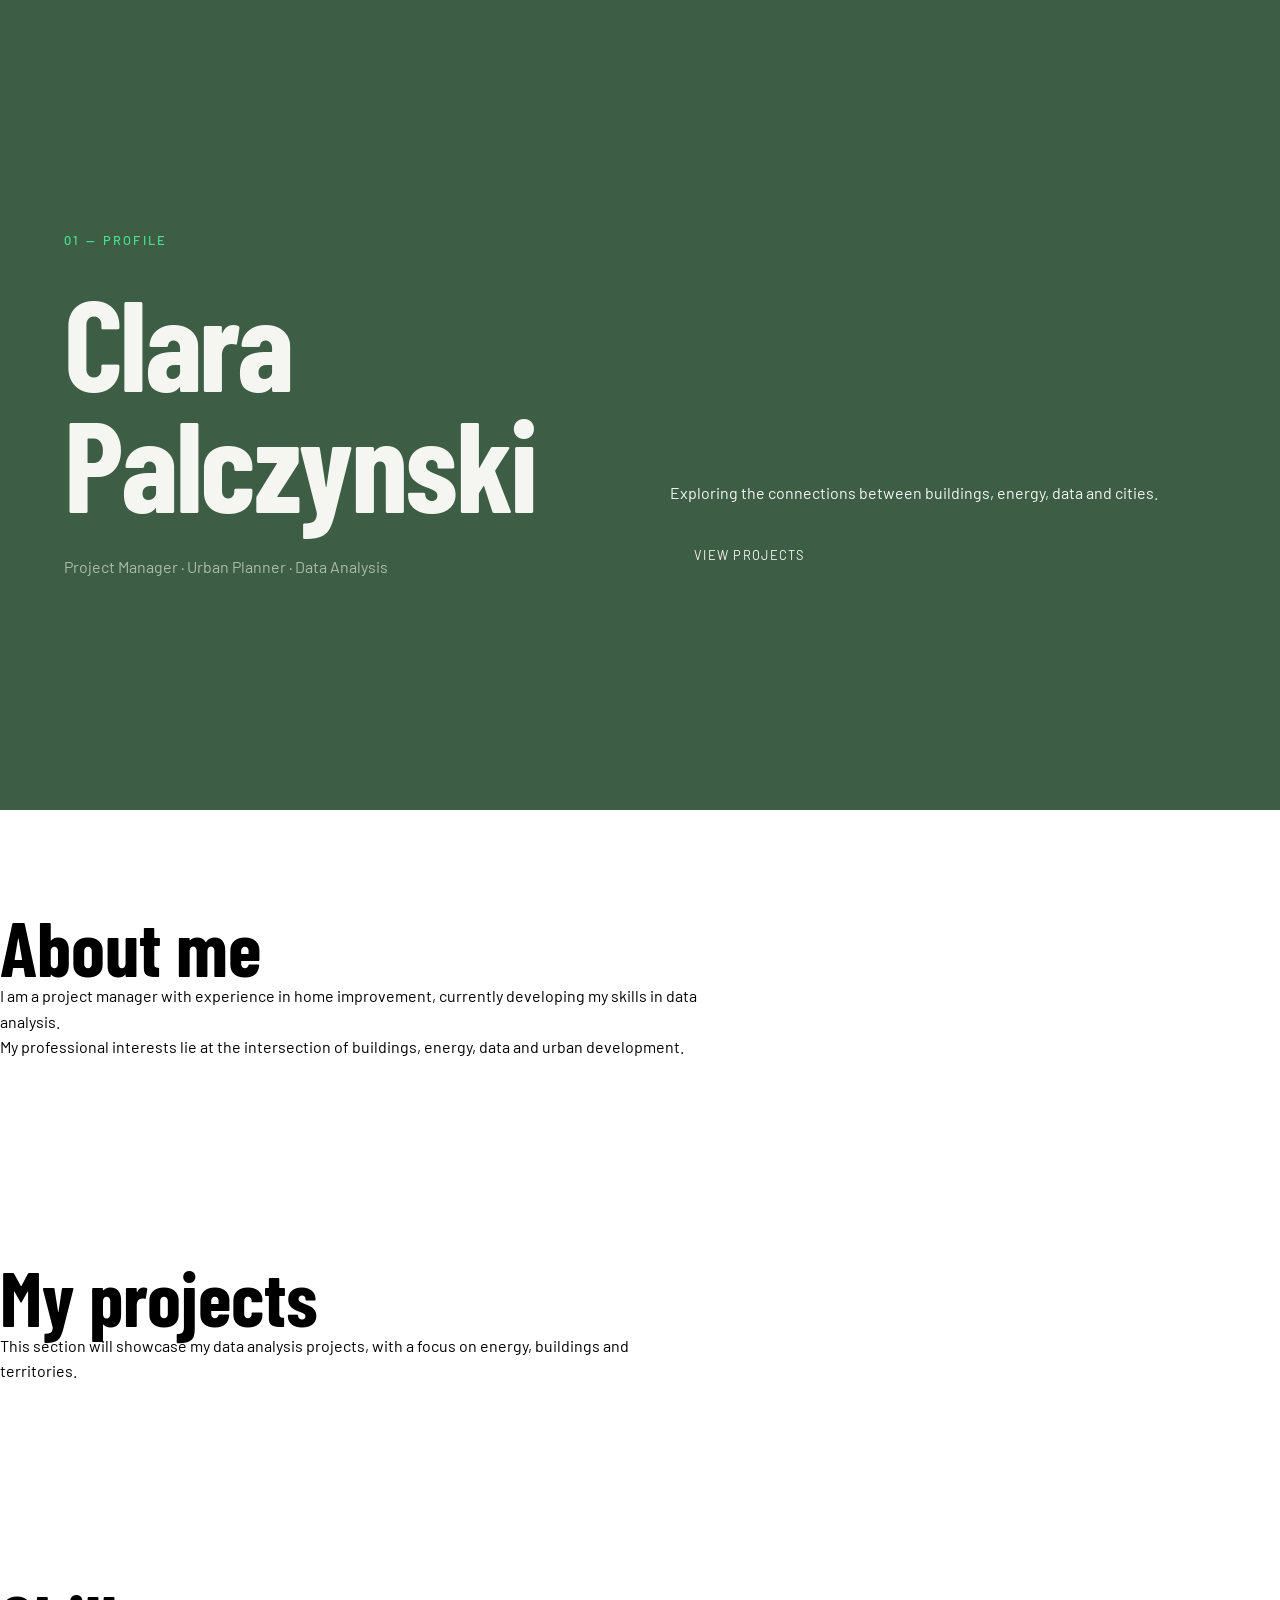
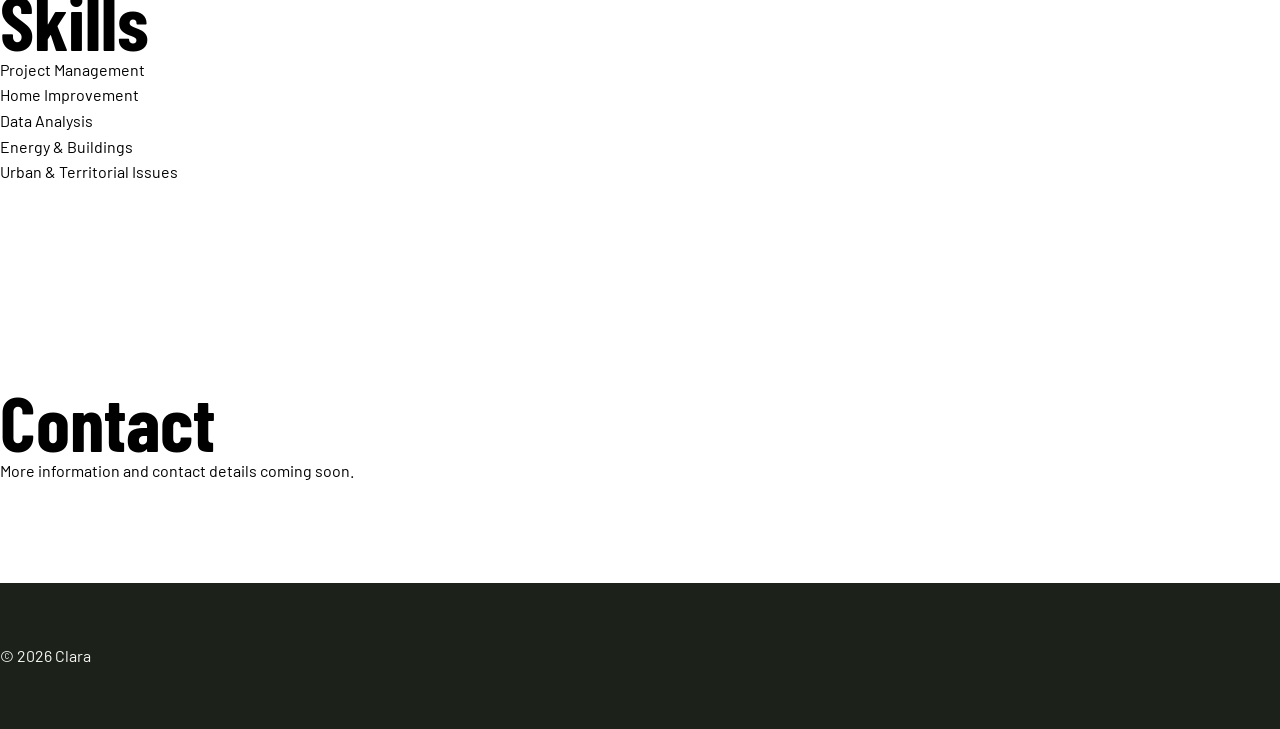
==== index.html @ 3a17fe3c "Update name from 'Clara' to 'Clara Palczynski'" ====
<!DOCTYPE html>
<html lang="en">

<head>
    <meta charset="UTF-8">
    <meta name="viewport" content="width=device-width, initial-scale=1.0">

    <title>Clara Palczynski | Project Manager & Data Analyst</title>

    <link rel="stylesheet" href="style.css">
</head>

<body>

<header class="hero">

    <div class="container">

        <div class="hero-content">

            <div>
                <p class="label hero-label">
                    01 — PROFILE
                </p>

                <h1>
                    Clara Palczynski
                </h1>

                <p class="hero-intro">
                    Project Manager · Urban Planner · Data Analysis
                </p>
            </div>


            <div>
                <p>
                    Exploring the connections between buildings,
                    energy, data and cities.
                </p>

                <br>

                <a href="#projects" class="button">
                    View projects
                </a>
            </div>

        </div>

    </div>

</header>


    <main>

        <section>
            <h2>About me</h2>

            <p>
                I am a project manager with experience in home improvement,
                currently developing my skills in data analysis.
            </p>

            <p>
                My professional interests lie at the intersection of buildings,
                energy, data and urban development.
            </p>
        </section>


        <section id="projects">
    <h2>My projects</h2>
            <p>
                This section will showcase my data analysis projects,
                with a focus on energy, buildings and territories.
            </p>
        </section>


        <section>
            <h2>Skills</h2>

            <ul>
                <li>Project Management</li>
                <li>Home Improvement</li>
                <li>Data Analysis</li>
                <li>Energy & Buildings</li>
                <li>Urban & Territorial Issues</li>
            </ul>
        </section>


        <section>
            <h2>Contact</h2>

            <p>
                More information and contact details coming soon.
            </p>
        </section>

    </main>


    <footer>
        <p>© 2026 Clara</p>
    </footer>

</body>

</html>
---- style.css ----
@import url('https://fonts.googleapis.com/css2?family=Barlow:wght@400;500;600;700&family=Barlow+Condensed:wght@500;600;700;800&display=swap');
/* ========================================
   PORTFOLIO — VISUAL IDENTITY
   ======================================== */

/* ---------- COLOR SYSTEM ---------- */

:root {
    --calcaire: #F5F6F2;
    --ecume: #ECEEE8;

    --encre: #1C211A;
    --mousse: #182C1F;

    --foret: #3D5E45;
    --fougere: #6B9170;
    --sauge: #A8BEA8;

    --chlorophylle: #4AE08B;
    --signal: #A3F5C8;

    --terre: #B85C38;
    --sienne: #D4855E;

    --brume: #7A9E86;
}


/* ---------- GENERAL ---------- */

* {
    box-sizing: border-box;
    margin: 0;
    padding: 0;
}

html {
    scroll-behavior: smooth;
}



/* ---------- TYPOGRAPHY ---------- */

body {
    font-family: "Barlow", sans-serif;
    font-weight: 400;
    line-height: 1.6;
}

h1,
h2,
h3 {
    font-family: "Barlow Condensed", sans-serif;
    font-weight: 700;
    line-height: 0.95;
}

h1 {
    font-size: clamp(4rem, 10vw, 8rem);
    letter-spacing: -0.02em;
}

h2 {
    font-size: clamp(2.5rem, 6vw, 5rem);
}

h3 {
    font-size: clamp(1.8rem, 3vw, 3rem);
}

p {
    font-family: "Barlow", sans-serif;
    font-size: 1rem;
    max-width: 700px;
}


/* ---------- SMALL LABELS ---------- */

.label {
    font-family: "Barlow", sans-serif;
    font-size: 0.8rem;
    letter-spacing: 0.18em;
    text-transform: uppercase;
    font-weight: 500;
}


/* ---------- LINKS ---------- */

a {
    color: inherit;
    text-decoration: none;
}

a:hover {
    color: var(--terre);
}


/* ---------- MAIN CONTAINER ---------- */

.container {
    width: min(1200px, 90%);
    margin: 0 auto;
}


/* ---------- SECTIONS ---------- */

section {
    padding: 100px 0;
}


/* ---------- SECTION HEADER ---------- */

.section-header {
    display: grid;
    grid-template-columns: 220px 1fr;
    gap: 40px;

    padding-bottom: 40px;
    border-bottom: 1px solid var(--sauge);
}

.section-number {
    color: var(--terre);
}

.section-header h2 {
    max-width: 700px;
}


/* ---------- BUTTONS ---------- */

.button {
    display: inline-block;

    padding: 14px 24px;

    background-color: var(--foret);
    color: var(--calcaire);

    font-family: "Barlow", sans-serif;
    font-size: 0.8rem;
    letter-spacing: 0.1em;
    text-transform: uppercase;

    transition: 0.2s ease;
}

.button:hover {
    background-color: var(--chlorophylle);
    color: var(--encre);
}


/* ---------- HERO ---------- */

.hero {
    min-height: 90vh;

    display: flex;
    align-items: center;

    background-color: var(--foret);
    color: var(--calcaire);
}

.hero-content {
    display: grid;
    grid-template-columns: 1fr 1fr;
    gap: 60px;
    align-items: end;
}

.hero h1 {
    margin-bottom: 30px;
}

.hero-intro {
    max-width: 500px;
    color: var(--sauge);
}

.hero-label {
    margin-bottom: 30px;
    color: var(--chlorophylle);
}


/* ---------- CONTENT BLOCKS ---------- */

.content-grid {
    display: grid;
    grid-template-columns: repeat(2, 1fr);
    gap: 2px;

    background-color: var(--sauge);
}

.content-block {
    padding: 50px;
    background-color: var(--calcaire);
}

.content-block.dark {
    background-color: var(--foret);
    color: var(--calcaire);
}

.content-block.green {
    background-color: var(--sauge);
}

.content-block.terra {
    background-color: var(--terre);
    color: var(--calcaire);
}


/* ---------- PROJECTS ---------- */

.project {
    display: grid;
    grid-template-columns: 180px 1fr;

    gap: 40px;

    padding: 50px 0;

    border-bottom: 1px solid var(--sauge);
}

.project-number {
    color: var(--terre);

    font-family: "Barlow", sans-serif;
    font-size: 0.9rem;
    font-weight: 500;
    letter-spacing: 0.12em;
}

.project h3 {
    margin-bottom: 20px;
}

.project-description {
    color: var(--brume);
}


/* ---------- SKILLS ---------- */

.skills {
    display: flex;
    flex-wrap: wrap;
    gap: 10px;
}

.skill {
    padding: 10px 16px;

    border: 1px solid var(--foret);

    font-family: "Barlow", sans-serif;
    font-size: 0.8rem;
    font-weight: 500;
    letter-spacing: 0.08em;
}

/* ---------- FOOTER ---------- */

footer {
    padding: 60px 0;

    background-color: var(--encre);
    color: var(--calcaire);
}

footer .label {
    color: var(--sauge);
}


/* ---------- MOBILE ---------- */

@media (max-width: 768px) {

    section {
        padding: 70px 0;
    }

    .hero {
        min-height: auto;
        padding: 100px 0;
    }

    .hero-content {
        grid-template-columns: 1fr;
        gap: 40px;
    }

    .section-header {
        grid-template-columns: 1fr;
        gap: 20px;
    }

    .content-grid {
        grid-template-columns: 1fr;
    }

    .content-block {
        padding: 35px;
    }

    .project {
        grid-template-columns: 1fr;
        gap: 15px;
        padding: 35px 0;
    }
}
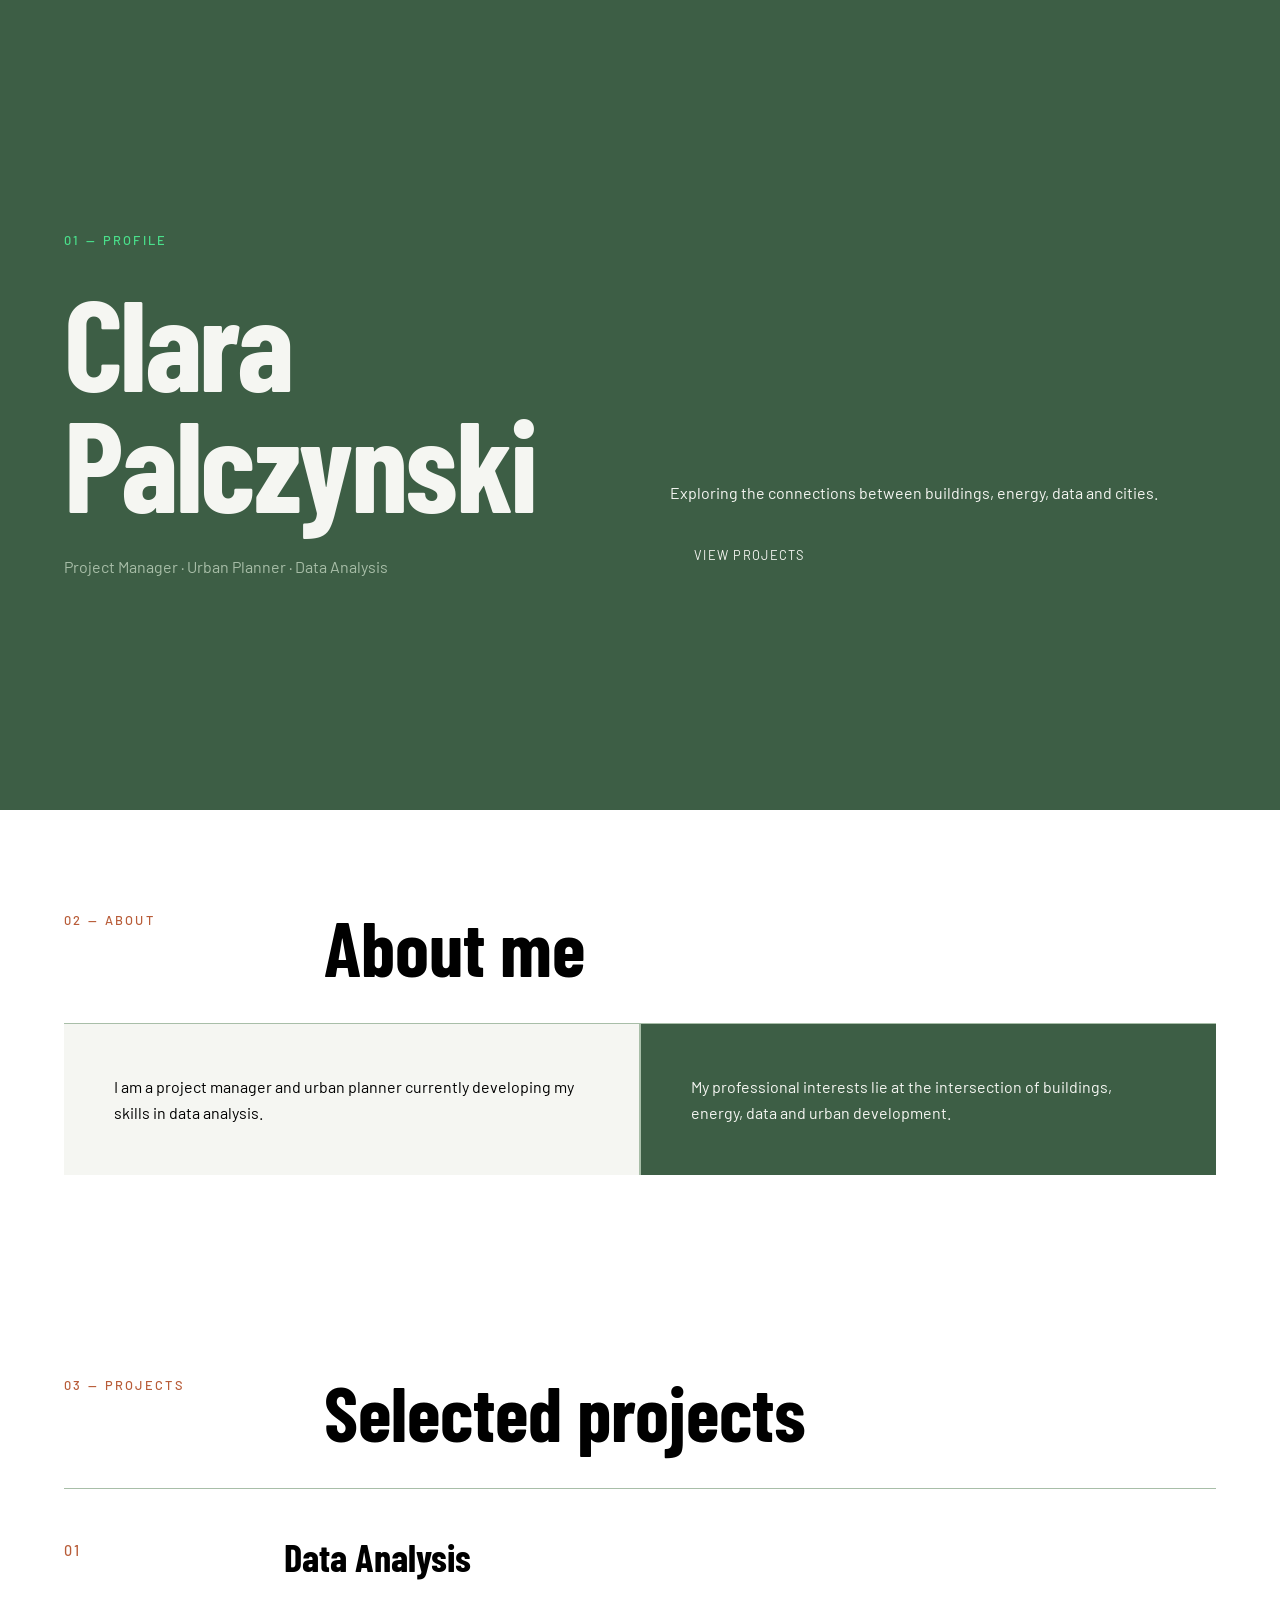
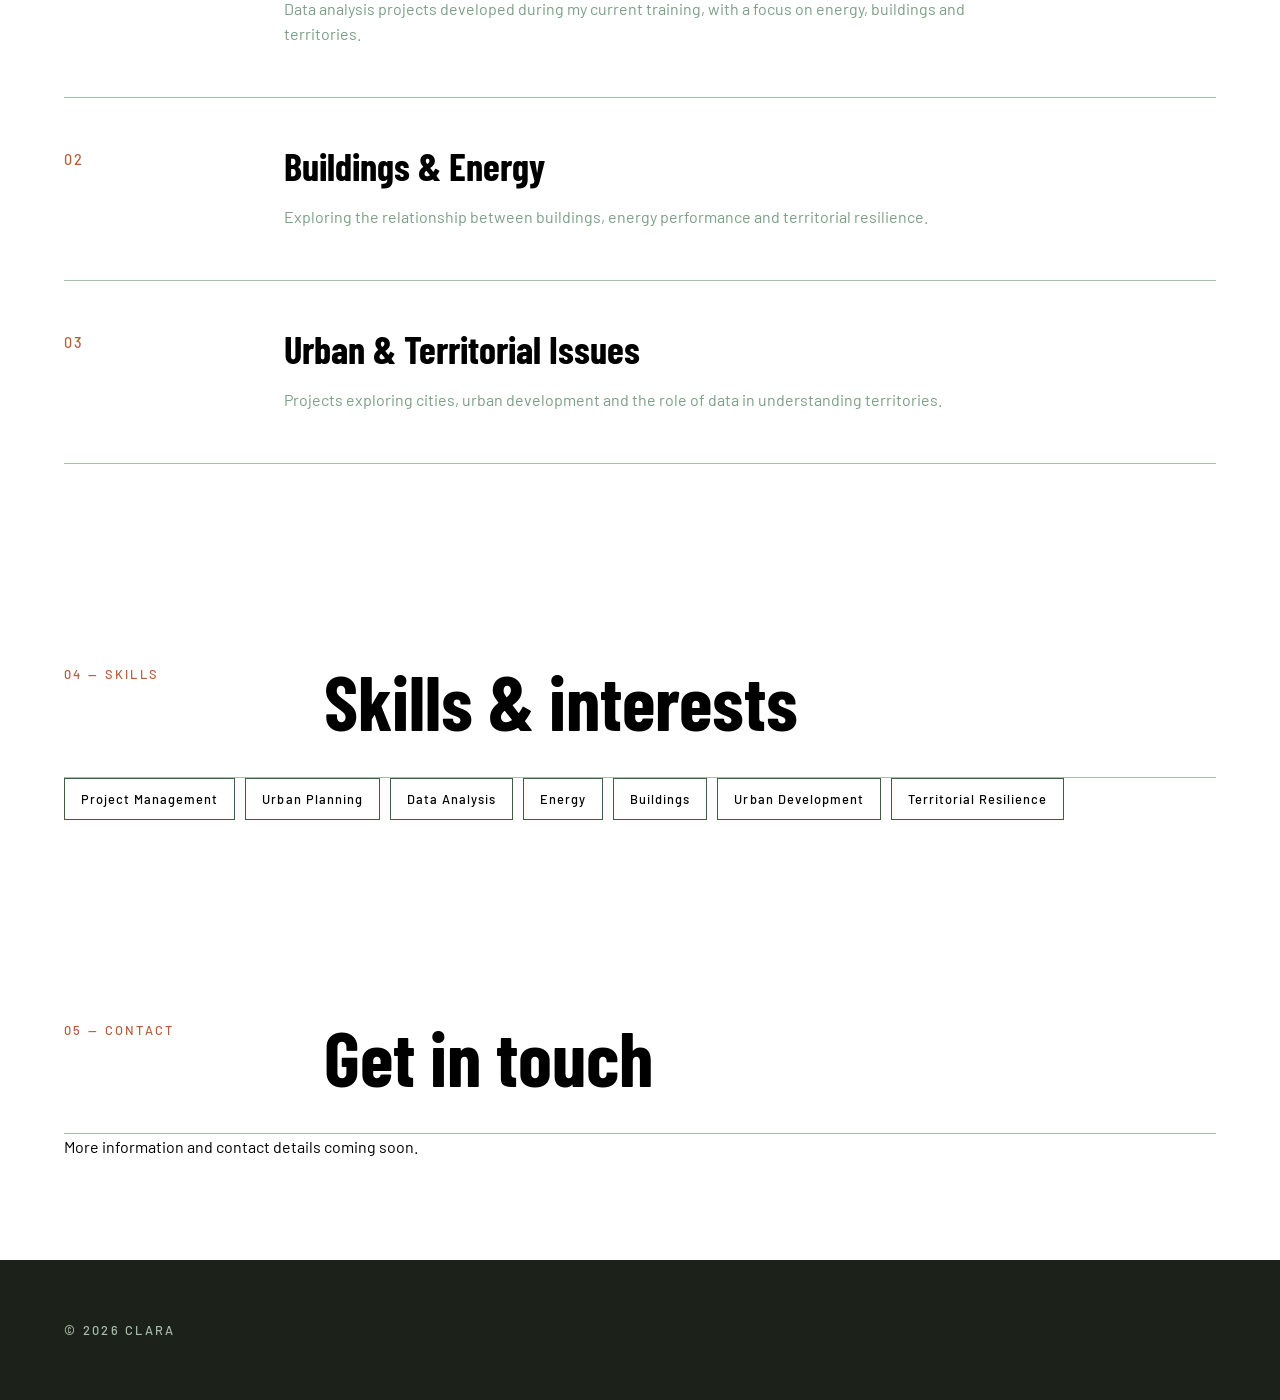
==== commit ef3c4b0f: "Build portfolio structure" ====
--- a/index.html
+++ b/index.html
@@ -12,99 +12,290 @@
 
 <body>
 
-<header class="hero">
-
-    <div class="container">
-
-        <div class="hero-content">
-
-            <div>
-                <p class="label hero-label">
-                    01 — PROFILE
+    <!-- HERO -->
+
+    <header class="hero">
+
+        <div class="container">
+
+            <div class="hero-content">
+
+                <div>
+
+                    <p class="label hero-label">
+                        01 — PROFILE
+                    </p>
+
+                    <h1>
+                        Clara Palczynski
+                    </h1>
+
+                    <p class="hero-intro">
+                        Project Manager · Urban Planner · Data Analysis
+                    </p>
+
+                </div>
+
+
+                <div>
+
+                    <p>
+                        Exploring the connections between buildings,
+                        energy, data and cities.
+                    </p>
+
+                    <br>
+
+                    <a href="#projects" class="button">
+                        View projects
+                    </a>
+
+                </div>
+
+            </div>
+
+        </div>
+
+    </header>
+
+
+    <!-- ABOUT -->
+
+    <main>
+
+        <section>
+
+            <div class="container">
+
+                <div class="section-header">
+
+                    <p class="label section-number">
+                        02 — ABOUT
+                    </p>
+
+                    <h2>
+                        About me
+                    </h2>
+
+                </div>
+
+
+                <div class="content-grid">
+
+                    <div class="content-block">
+
+                        <p>
+                            I am a project manager and urban planner
+                            currently developing my skills in data analysis.
+                        </p>
+
+                    </div>
+
+
+                    <div class="content-block dark">
+
+                        <p>
+                            My professional interests lie at the intersection
+                            of buildings, energy, data and urban development.
+                        </p>
+
+                    </div>
+
+                </div>
+
+            </div>
+
+        </section>
+
+
+        <!-- PROJECTS -->
+
+        <section id="projects">
+
+            <div class="container">
+
+                <div class="section-header">
+
+                    <p class="label section-number">
+                        03 — PROJECTS
+                    </p>
+
+                    <h2>
+                        Selected projects
+                    </h2>
+
+                </div>
+
+
+                <div class="project">
+
+                    <div class="project-number">
+                        01
+                    </div>
+
+                    <div>
+
+                        <h3>
+                            Data Analysis
+                        </h3>
+
+                        <p class="project-description">
+                            Data analysis projects developed during my
+                            current training, with a focus on energy,
+                            buildings and territories.
+                        </p>
+
+                    </div>
+
+                </div>
+
+
+                <div class="project">
+
+                    <div class="project-number">
+                        02
+                    </div>
+
+                    <div>
+
+                        <h3>
+                            Buildings & Energy
+                        </h3>
+
+                        <p class="project-description">
+                            Exploring the relationship between buildings,
+                            energy performance and territorial resilience.
+                        </p>
+
+                    </div>
+
+                </div>
+
+
+                <div class="project">
+
+                    <div class="project-number">
+                        03
+                    </div>
+
+                    <div>
+
+                        <h3>
+                            Urban & Territorial Issues
+                        </h3>
+
+                        <p class="project-description">
+                            Projects exploring cities, urban development
+                            and the role of data in understanding territories.
+                        </p>
+
+                    </div>
+
+                </div>
+
+            </div>
+
+        </section>
+
+
+        <!-- SKILLS -->
+
+        <section>
+
+            <div class="container">
+
+                <div class="section-header">
+
+                    <p class="label section-number">
+                        04 — SKILLS
+                    </p>
+
+                    <h2>
+                        Skills & interests
+                    </h2>
+
+                </div>
+
+
+                <div class="skills">
+
+                    <span class="skill">
+                        Project Management
+                    </span>
+
+                    <span class="skill">
+                        Urban Planning
+                    </span>
+
+                    <span class="skill">
+                        Data Analysis
+                    </span>
+
+                    <span class="skill">
+                        Energy
+                    </span>
+
+                    <span class="skill">
+                        Buildings
+                    </span>
+
+                    <span class="skill">
+                        Urban Development
+                    </span>
+
+                    <span class="skill">
+                        Territorial Resilience
+                    </span>
+
+                </div>
+
+            </div>
+
+        </section>
+
+
+        <!-- CONTACT -->
+
+        <section>
+
+            <div class="container">
+
+                <div class="section-header">
+
+                    <p class="label section-number">
+                        05 — CONTACT
+                    </p>
+
+                    <h2>
+                        Get in touch
+                    </h2>
+
+                </div>
+
+
+                <p>
+                    More information and contact details coming soon.
                 </p>
 
-                <h1>
-                    Clara Palczynski
-                </h1>
-
-                <p class="hero-intro">
-                    Project Manager · Urban Planner · Data Analysis
-                </p>
-            </div>
-
-
-            <div>
-                <p>
-                    Exploring the connections between buildings,
-                    energy, data and cities.
-                </p>
-
-                <br>
-
-                <a href="#projects" class="button">
-                    View projects
-                </a>
-            </div>
+            </div>
+
+        </section>
+
+    </main>
+
+
+    <!-- FOOTER -->
+
+    <footer>
+
+        <div class="container">
+
+            <p class="label">
+                © 2026 Clara
+            </p>
 
         </div>
 
-    </div>
-
-</header>
-
-
-    <main>
-
-        <section>
-            <h2>About me</h2>
-
-            <p>
-                I am a project manager with experience in home improvement,
-                currently developing my skills in data analysis.
-            </p>
-
-            <p>
-                My professional interests lie at the intersection of buildings,
-                energy, data and urban development.
-            </p>
-        </section>
-
-
-        <section id="projects">
-    <h2>My projects</h2>
-            <p>
-                This section will showcase my data analysis projects,
-                with a focus on energy, buildings and territories.
-            </p>
-        </section>
-
-
-        <section>
-            <h2>Skills</h2>
-
-            <ul>
-                <li>Project Management</li>
-                <li>Home Improvement</li>
-                <li>Data Analysis</li>
-                <li>Energy & Buildings</li>
-                <li>Urban & Territorial Issues</li>
-            </ul>
-        </section>
-
-
-        <section>
-            <h2>Contact</h2>
-
-            <p>
-                More information and contact details coming soon.
-            </p>
-        </section>
-
-    </main>
-
-
-    <footer>
-        <p>© 2026 Clara</p>
     </footer>
 
 </body>
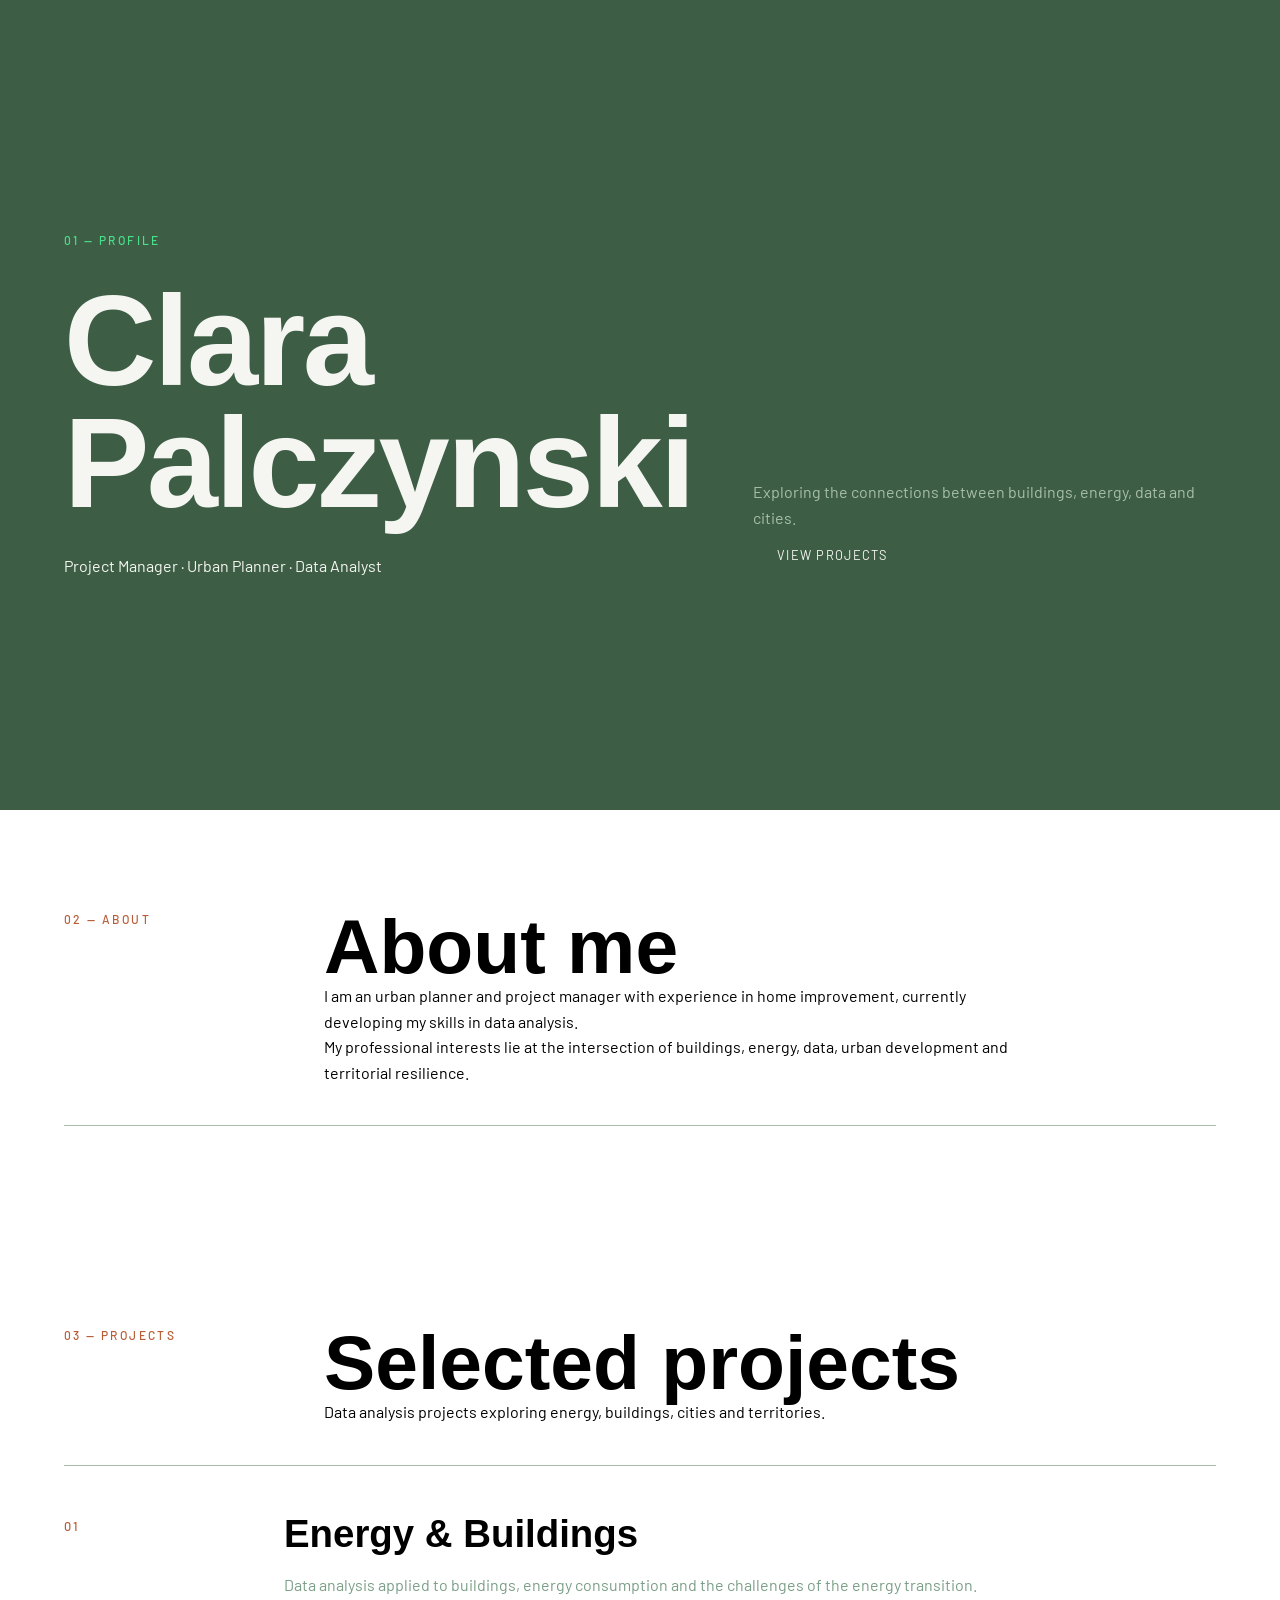
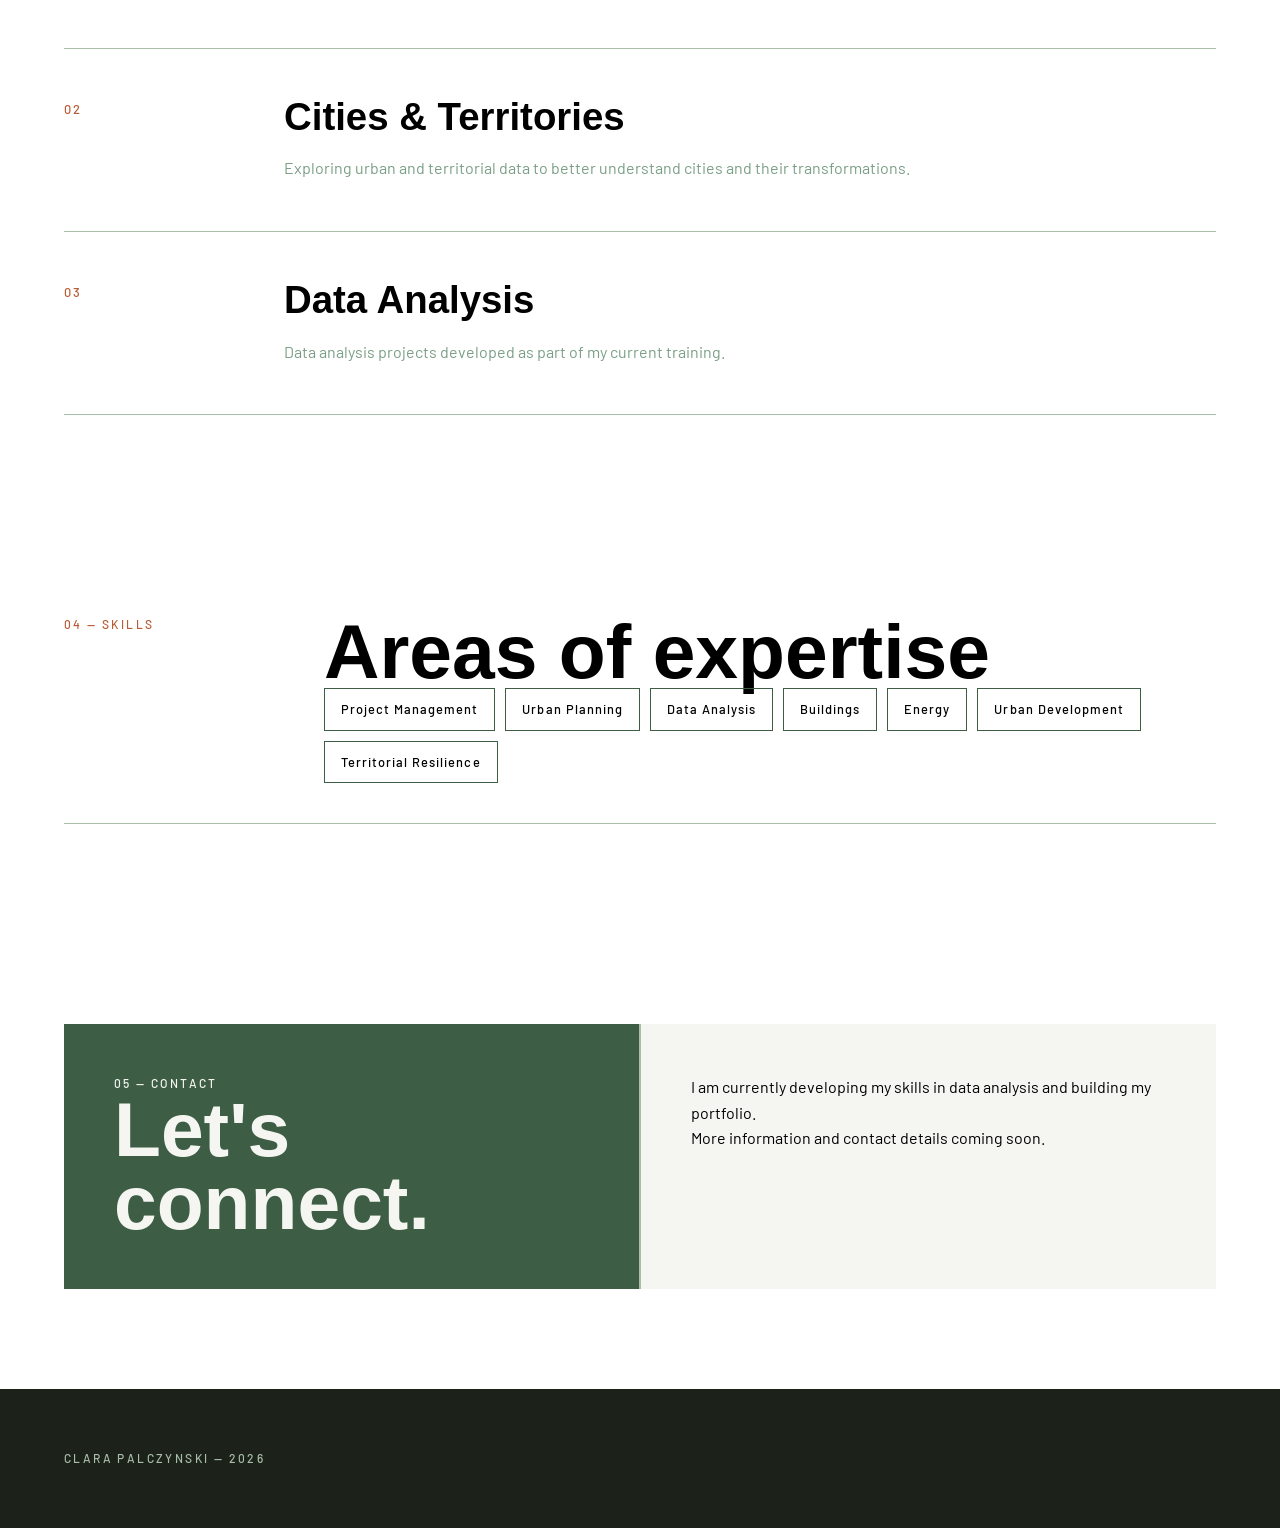
==== commit 37709274: "Build portfolio structure Updated text for consistency and clarity throughout the document, includin" ====
--- a/index.html
+++ b/index.html
@@ -12,7 +12,9 @@
 
 <body>
 
-    <!-- HERO -->
+    <!-- =========================
+         HERO
+    ========================== -->
 
     <header class="hero">
 
@@ -23,28 +25,26 @@
                 <div>
 
                     <p class="label hero-label">
-                        01 — PROFILE
+                        01 — Profile
                     </p>
 
                     <h1>
-                        Clara Palczynski
+                        Clara<br>
+                        Palczynski
                     </h1>
 
+                    <p>
+                        Project Manager · Urban Planner · Data Analyst
+                    </p>
+
+                </div>
+
+                <div>
+
                     <p class="hero-intro">
-                        Project Manager · Urban Planner · Data Analysis
-                    </p>
-
-                </div>
-
-
-                <div>
-
-                    <p>
                         Exploring the connections between buildings,
                         energy, data and cities.
                     </p>
-
-                    <br>
 
                     <a href="#projects" class="button">
                         View projects
@@ -59,44 +59,38 @@
     </header>
 
 
-    <!-- ABOUT -->
-
     <main>
 
-        <section>
+        <!-- =========================
+             ABOUT
+        ========================== -->
+
+        <section id="about">
 
             <div class="container">
 
                 <div class="section-header">
 
                     <p class="label section-number">
-                        02 — ABOUT
-                    </p>
-
-                    <h2>
-                        About me
-                    </h2>
-
-                </div>
-
-
-                <div class="content-grid">
-
-                    <div class="content-block">
-
-                        <p>
-                            I am a project manager and urban planner
+                        02 — About
+                    </p>
+
+                    <div>
+
+                        <h2>
+                            About me
+                        </h2>
+
+                        <p>
+                            I am an urban planner and project manager
+                            with experience in home improvement,
                             currently developing my skills in data analysis.
                         </p>
 
-                    </div>
-
-
-                    <div class="content-block dark">
-
-                        <p>
-                            My professional interests lie at the intersection
-                            of buildings, energy, data and urban development.
+                        <p>
+                            My professional interests lie at the
+                            intersection of buildings, energy, data,
+                            urban development and territorial resilience.
                         </p>
 
                     </div>
@@ -108,7 +102,9 @@
         </section>
 
 
-        <!-- PROJECTS -->
+        <!-- =========================
+             PROJECTS
+        ========================== -->
 
         <section id="projects">
 
@@ -117,12 +113,21 @@
                 <div class="section-header">
 
                     <p class="label section-number">
-                        03 — PROJECTS
-                    </p>
-
-                    <h2>
-                        Selected projects
-                    </h2>
+                        03 — Projects
+                    </p>
+
+                    <div>
+
+                        <h2>
+                            Selected projects
+                        </h2>
+
+                        <p>
+                            Data analysis projects exploring energy,
+                            buildings, cities and territories.
+                        </p>
+
+                    </div>
 
                 </div>
 
@@ -131,6 +136,52 @@
 
                     <div class="project-number">
                         01
+                    </div>
+
+                    <div>
+
+                        <h3>
+                            Energy & Buildings
+                        </h3>
+
+                        <p class="project-description">
+                            Data analysis applied to buildings,
+                            energy consumption and the challenges
+                            of the energy transition.
+                        </p>
+
+                    </div>
+
+                </div>
+
+
+                <div class="project">
+
+                    <div class="project-number">
+                        02
+                    </div>
+
+                    <div>
+
+                        <h3>
+                            Cities & Territories
+                        </h3>
+
+                        <p class="project-description">
+                            Exploring urban and territorial data
+                            to better understand cities and their
+                            transformations.
+                        </p>
+
+                    </div>
+
+                </div>
+
+
+                <div class="project">
+
+                    <div class="project-number">
+                        03
                     </div>
 
                     <div>
@@ -140,53 +191,8 @@
                         </h3>
 
                         <p class="project-description">
-                            Data analysis projects developed during my
-                            current training, with a focus on energy,
-                            buildings and territories.
-                        </p>
-
-                    </div>
-
-                </div>
-
-
-                <div class="project">
-
-                    <div class="project-number">
-                        02
-                    </div>
-
-                    <div>
-
-                        <h3>
-                            Buildings & Energy
-                        </h3>
-
-                        <p class="project-description">
-                            Exploring the relationship between buildings,
-                            energy performance and territorial resilience.
-                        </p>
-
-                    </div>
-
-                </div>
-
-
-                <div class="project">
-
-                    <div class="project-number">
-                        03
-                    </div>
-
-                    <div>
-
-                        <h3>
-                            Urban & Territorial Issues
-                        </h3>
-
-                        <p class="project-description">
-                            Projects exploring cities, urban development
-                            and the role of data in understanding territories.
+                            Data analysis projects developed as part
+                            of my current training.
                         </p>
 
                     </div>
@@ -198,54 +204,59 @@
         </section>
 
 
-        <!-- SKILLS -->
-
-        <section>
+        <!-- =========================
+             SKILLS
+        ========================== -->
+
+        <section id="skills">
 
             <div class="container">
 
                 <div class="section-header">
 
                     <p class="label section-number">
-                        04 — SKILLS
-                    </p>
-
-                    <h2>
-                        Skills & interests
-                    </h2>
-
-                </div>
-
-
-                <div class="skills">
-
-                    <span class="skill">
-                        Project Management
-                    </span>
-
-                    <span class="skill">
-                        Urban Planning
-                    </span>
-
-                    <span class="skill">
-                        Data Analysis
-                    </span>
-
-                    <span class="skill">
-                        Energy
-                    </span>
-
-                    <span class="skill">
-                        Buildings
-                    </span>
-
-                    <span class="skill">
-                        Urban Development
-                    </span>
-
-                    <span class="skill">
-                        Territorial Resilience
-                    </span>
+                        04 — Skills
+                    </p>
+
+                    <div>
+
+                        <h2>
+                            Areas of expertise
+                        </h2>
+
+                        <div class="skills">
+
+                            <span class="skill">
+                                Project Management
+                            </span>
+
+                            <span class="skill">
+                                Urban Planning
+                            </span>
+
+                            <span class="skill">
+                                Data Analysis
+                            </span>
+
+                            <span class="skill">
+                                Buildings
+                            </span>
+
+                            <span class="skill">
+                                Energy
+                            </span>
+
+                            <span class="skill">
+                                Urban Development
+                            </span>
+
+                            <span class="skill">
+                                Territorial Resilience
+                            </span>
+
+                        </div>
+
+                    </div>
 
                 </div>
 
@@ -254,28 +265,43 @@
         </section>
 
 
-        <!-- CONTACT -->
-
-        <section>
+        <!-- =========================
+             CONTACT
+        ========================== -->
+
+        <section id="contact">
 
             <div class="container">
 
-                <div class="section-header">
-
-                    <p class="label section-number">
-                        05 — CONTACT
-                    </p>
-
-                    <h2>
-                        Get in touch
-                    </h2>
-
-                </div>
-
-
-                <p>
-                    More information and contact details coming soon.
-                </p>
+                <div class="content-grid">
+
+                    <div class="content-block dark">
+
+                        <p class="label">
+                            05 — Contact
+                        </p>
+
+                        <h2>
+                            Let's connect.
+                        </h2>
+
+                    </div>
+
+                    <div class="content-block">
+
+                        <p>
+                            I am currently developing my skills in
+                            data analysis and building my portfolio.
+                        </p>
+
+                        <p>
+                            More information and contact details
+                            coming soon.
+                        </p>
+
+                    </div>
+
+                </div>
 
             </div>
 
@@ -284,14 +310,16 @@
     </main>
 
 
-    <!-- FOOTER -->
+    <!-- =========================
+         FOOTER
+    ========================== -->
 
     <footer>
 
         <div class="container">
 
             <p class="label">
-                © 2026 Clara
+                Clara Palczynski — 2026
             </p>
 
         </div>
--- a/style.css
+++ b/style.css
@@ -52,7 +52,7 @@
 h2,
 h3 {
     font-family: "Barlow Condensed", sans-serif;
-    font-weight: 700;
+    font-weight: 600;
     line-height: 0.95;
 }
 
@@ -80,8 +80,8 @@
 
 .label {
     font-family: "Barlow", sans-serif;
-    font-size: 0.8rem;
-    letter-spacing: 0.18em;
+    font-size: 0.75rem;
+    letter-spacing: 0.2em;
     text-transform: uppercase;
     font-weight: 500;
 }
@@ -239,9 +239,9 @@
     color: var(--terre);
 
     font-family: "Barlow", sans-serif;
-    font-size: 0.9rem;
+    font-size: 0.8rem;
     font-weight: 500;
-    letter-spacing: 0.12em;
+    letter-spacing: 0.15em;
 }
 
 .project h3 {
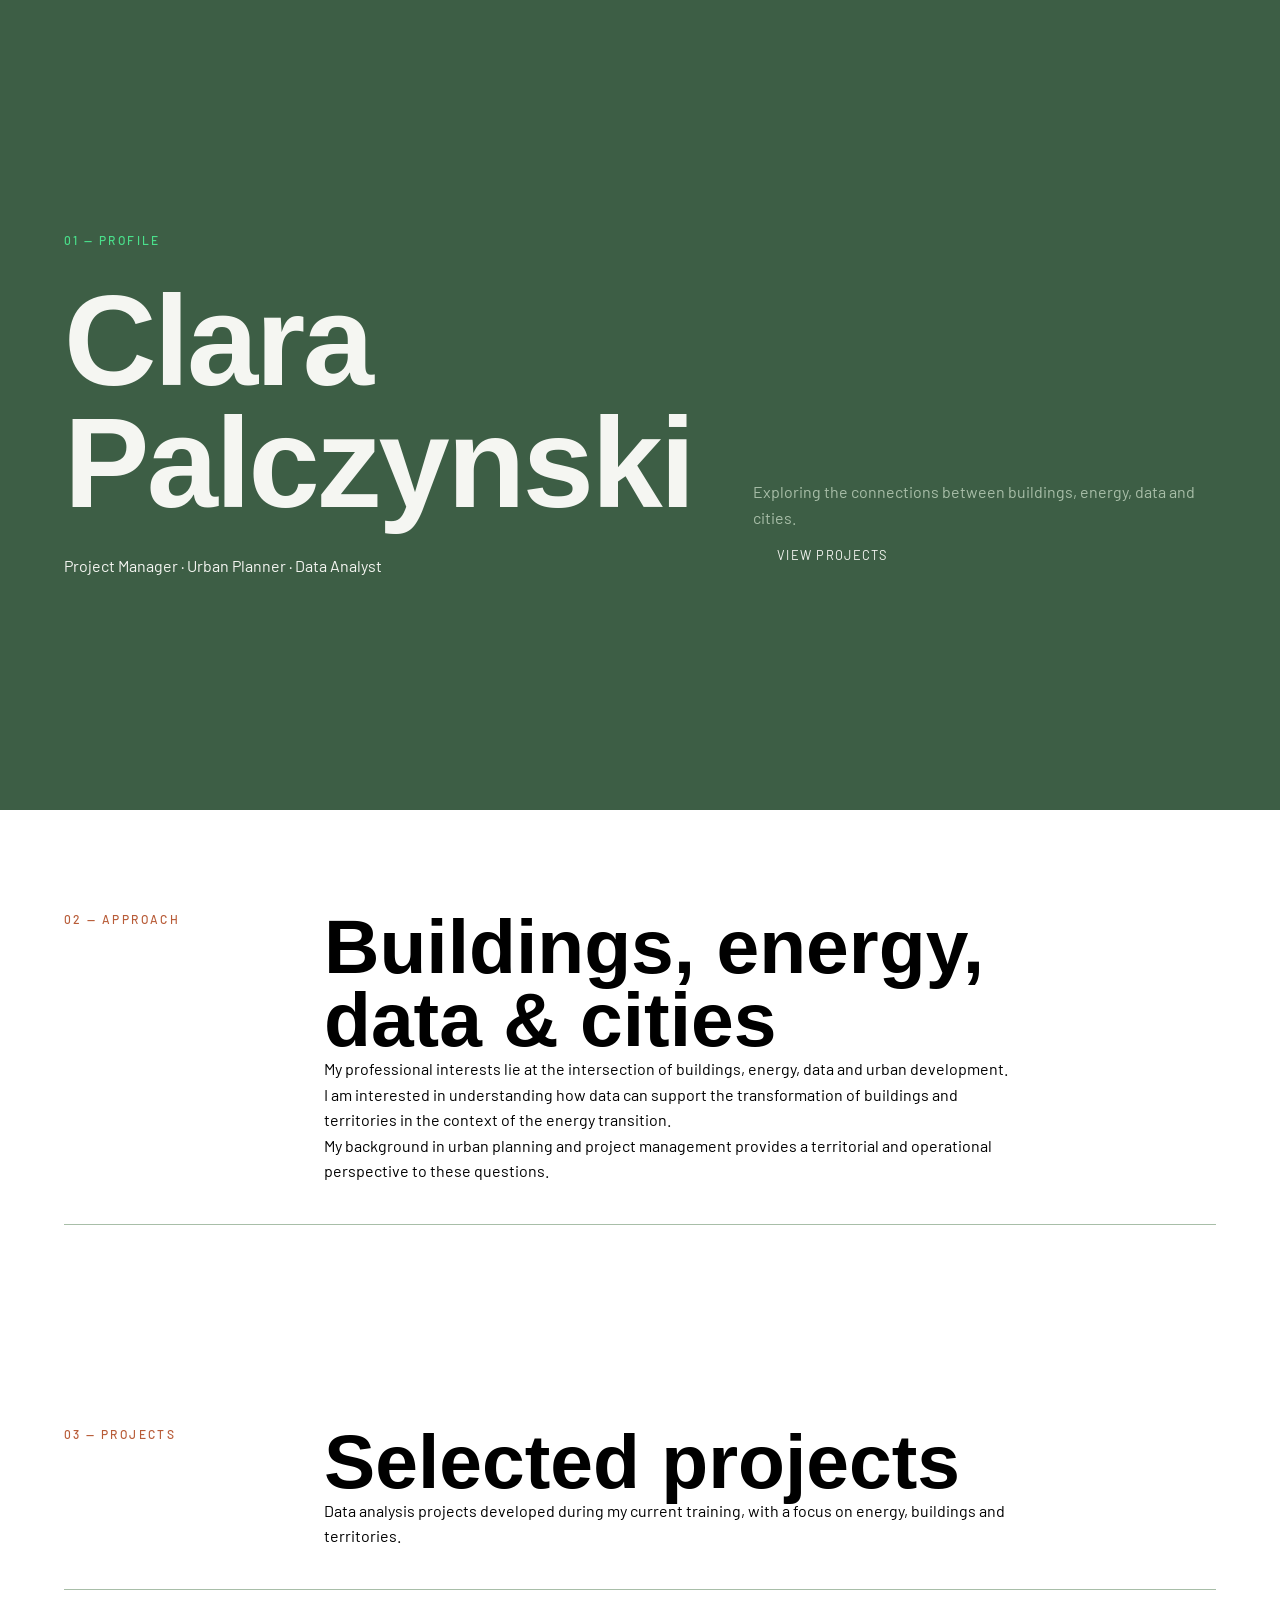
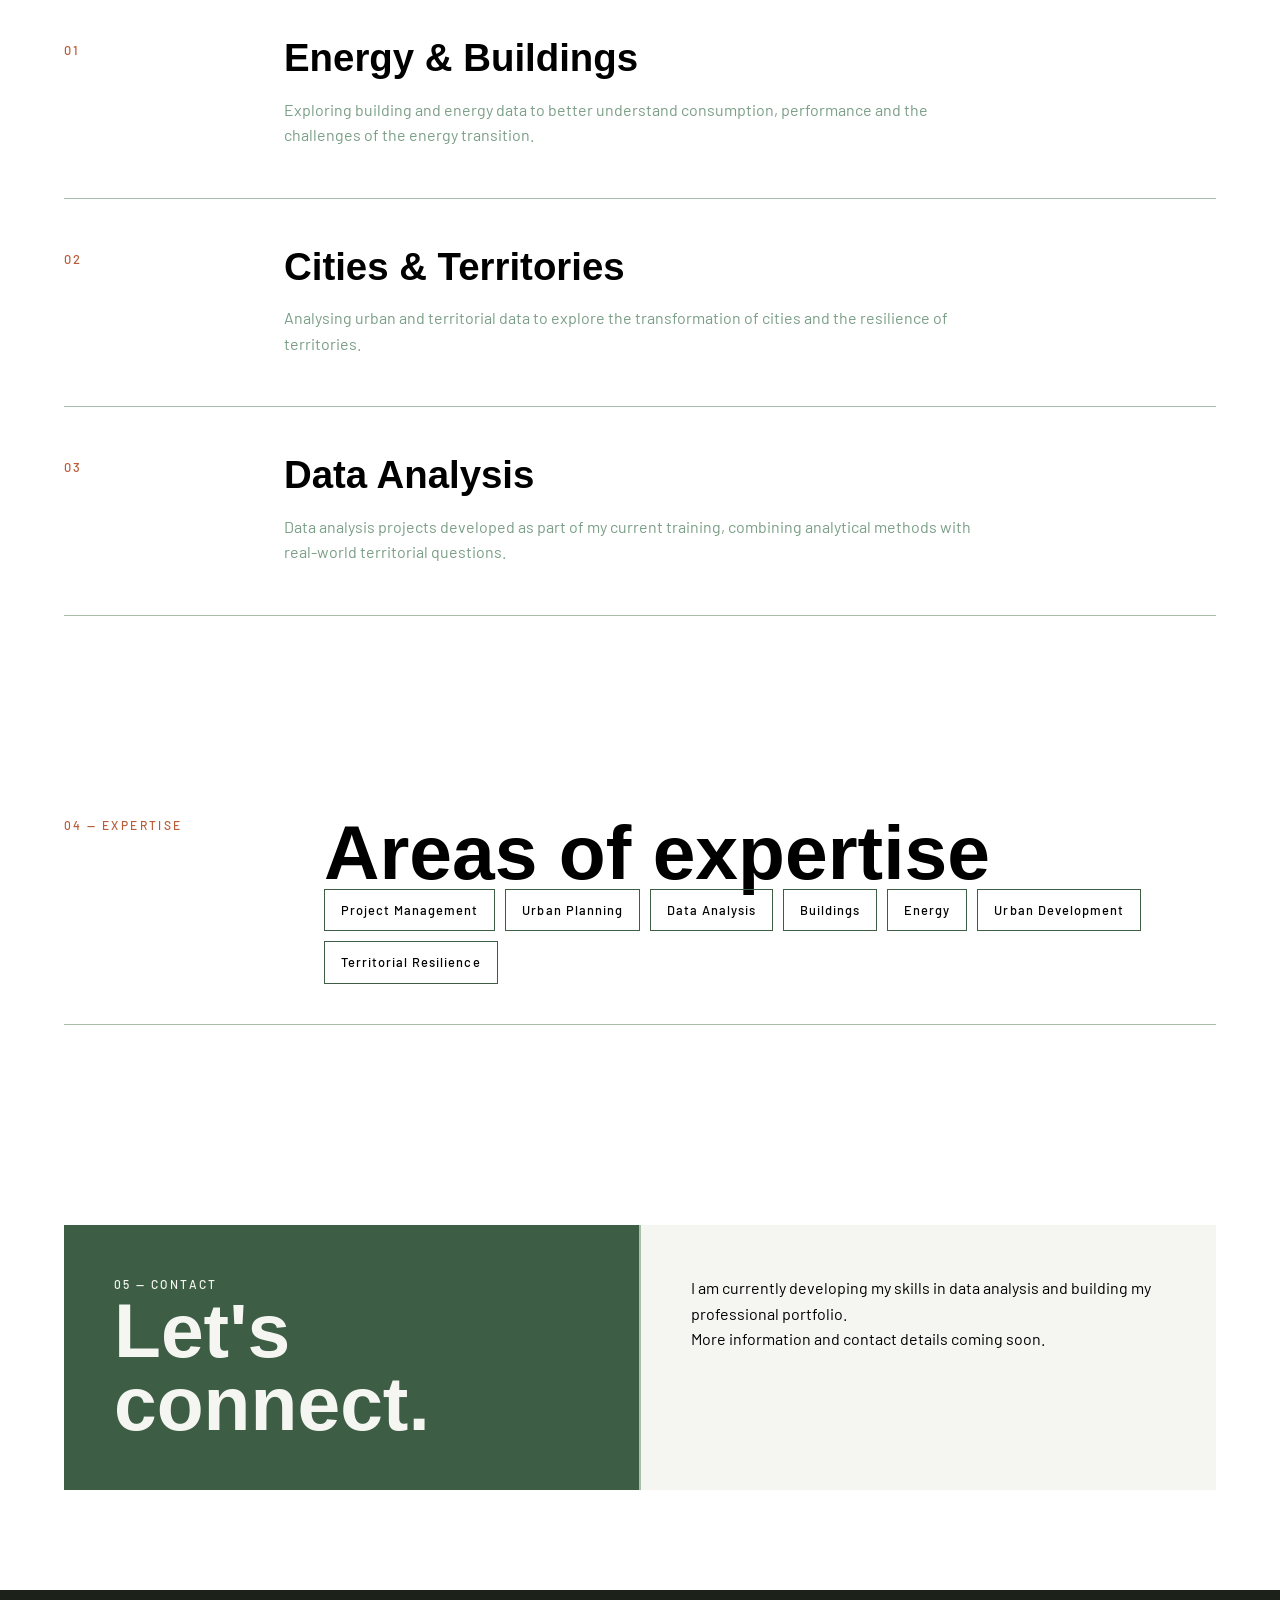
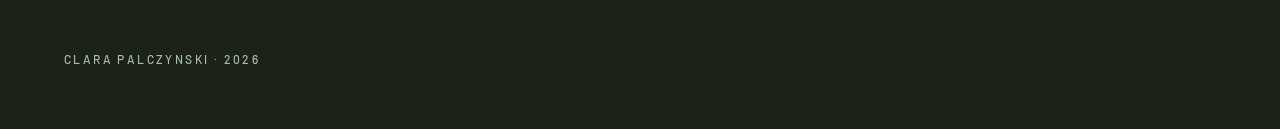
==== commit 17aeb108: "Update HTML structure and content for clarity" ====
--- a/index.html
+++ b/index.html
@@ -5,16 +5,17 @@
     <meta charset="UTF-8">
     <meta name="viewport" content="width=device-width, initial-scale=1.0">
 
-    <title>Clara Palczynski | Project Manager & Data Analyst</title>
+    <title>Clara Palczynski | Project Manager · Urban Planner · Data Analyst</title>
 
     <link rel="stylesheet" href="style.css">
 </head>
 
 <body>
 
-    <!-- =========================
-         HERO
-    ========================== -->
+
+    <!-- ========================================
+         01 — PROFILE
+    ========================================= -->
 
     <header class="hero">
 
@@ -39,6 +40,7 @@
 
                 </div>
 
+
                 <div>
 
                     <p class="hero-intro">
@@ -61,36 +63,47 @@
 
     <main>
 
-        <!-- =========================
-             ABOUT
-        ========================== -->
-
-        <section id="about">
+
+        <!-- ========================================
+             02 — APPROACH
+        ========================================= -->
+
+        <section id="approach">
 
             <div class="container">
 
                 <div class="section-header">
 
                     <p class="label section-number">
-                        02 — About
-                    </p>
+                        02 — Approach
+                    </p>
+
 
                     <div>
 
                         <h2>
-                            About me
+                            Buildings, energy,<br>
+                            data & cities
                         </h2>
 
                         <p>
-                            I am an urban planner and project manager
-                            with experience in home improvement,
-                            currently developing my skills in data analysis.
-                        </p>
-
-                        <p>
                             My professional interests lie at the
-                            intersection of buildings, energy, data,
-                            urban development and territorial resilience.
+                            intersection of buildings, energy,
+                            data and urban development.
+                        </p>
+
+                        <p>
+                            I am interested in understanding how
+                            data can support the transformation
+                            of buildings and territories in the
+                            context of the energy transition.
+                        </p>
+
+                        <p>
+                            My background in urban planning and
+                            project management provides a
+                            territorial and operational perspective
+                            to these questions.
                         </p>
 
                     </div>
@@ -102,9 +115,9 @@
         </section>
 
 
-        <!-- =========================
-             PROJECTS
-        ========================== -->
+        <!-- ========================================
+             03 — PROJECTS
+        ========================================= -->
 
         <section id="projects">
 
@@ -115,6 +128,7 @@
                     <p class="label section-number">
                         03 — Projects
                     </p>
+
 
                     <div>
 
@@ -123,16 +137,19 @@
                         </h2>
 
                         <p>
-                            Data analysis projects exploring energy,
-                            buildings, cities and territories.
-                        </p>
-
-                    </div>
-
-                </div>
-
-
-                <div class="project">
+                            Data analysis projects developed
+                            during my current training, with a
+                            focus on energy, buildings and territories.
+                        </p>
+
+                    </div>
+
+                </div>
+
+
+                <!-- PROJECT 01 -->
+
+                <article class="project">
 
                     <div class="project-number">
                         01
@@ -145,17 +162,20 @@
                         </h3>
 
                         <p class="project-description">
-                            Data analysis applied to buildings,
-                            energy consumption and the challenges
-                            of the energy transition.
-                        </p>
-
-                    </div>
-
-                </div>
-
-
-                <div class="project">
+                            Exploring building and energy data
+                            to better understand consumption,
+                            performance and the challenges of
+                            the energy transition.
+                        </p>
+
+                    </div>
+
+                </article>
+
+
+                <!-- PROJECT 02 -->
+
+                <article class="project">
 
                     <div class="project-number">
                         02
@@ -168,17 +188,19 @@
                         </h3>
 
                         <p class="project-description">
-                            Exploring urban and territorial data
-                            to better understand cities and their
-                            transformations.
-                        </p>
-
-                    </div>
-
-                </div>
-
-
-                <div class="project">
+                            Analysing urban and territorial data
+                            to explore the transformation of cities
+                            and the resilience of territories.
+                        </p>
+
+                    </div>
+
+                </article>
+
+
+                <!-- PROJECT 03 -->
+
+                <article class="project">
 
                     <div class="project-number">
                         03
@@ -191,32 +213,35 @@
                         </h3>
 
                         <p class="project-description">
-                            Data analysis projects developed as part
-                            of my current training.
-                        </p>
-
-                    </div>
-
-                </div>
+                            Data analysis projects developed as
+                            part of my current training, combining
+                            analytical methods with real-world
+                            territorial questions.
+                        </p>
+
+                    </div>
+
+                </article>
 
             </div>
 
         </section>
 
 
-        <!-- =========================
-             SKILLS
-        ========================== -->
-
-        <section id="skills">
+        <!-- ========================================
+             04 — EXPERTISE
+        ========================================= -->
+
+        <section id="expertise">
 
             <div class="container">
 
                 <div class="section-header">
 
                     <p class="label section-number">
-                        04 — Skills
-                    </p>
+                        04 — Expertise
+                    </p>
+
 
                     <div>
 
@@ -224,6 +249,7 @@
                             Areas of expertise
                         </h2>
 
+
                         <div class="skills">
 
                             <span class="skill">
@@ -265,15 +291,16 @@
         </section>
 
 
-        <!-- =========================
-             CONTACT
-        ========================== -->
+        <!-- ========================================
+             05 — CONTACT
+        ========================================= -->
 
         <section id="contact">
 
             <div class="container">
 
                 <div class="content-grid">
+
 
                     <div class="content-block dark">
 
@@ -287,11 +314,13 @@
 
                     </div>
 
+
                     <div class="content-block">
 
                         <p>
-                            I am currently developing my skills in
-                            data analysis and building my portfolio.
+                            I am currently developing my skills
+                            in data analysis and building my
+                            professional portfolio.
                         </p>
 
                         <p>
@@ -301,31 +330,34 @@
 
                     </div>
 
+
                 </div>
 
             </div>
 
         </section>
 
+
     </main>
 
 
-    <!-- =========================
+    <!-- ========================================
          FOOTER
-    ========================== -->
+    ========================================= -->
 
     <footer>
 
         <div class="container">
 
             <p class="label">
-                Clara Palczynski — 2026
+                Clara Palczynski · 2026
             </p>
 
         </div>
 
     </footer>
 
+
 </body>
 
 </html>
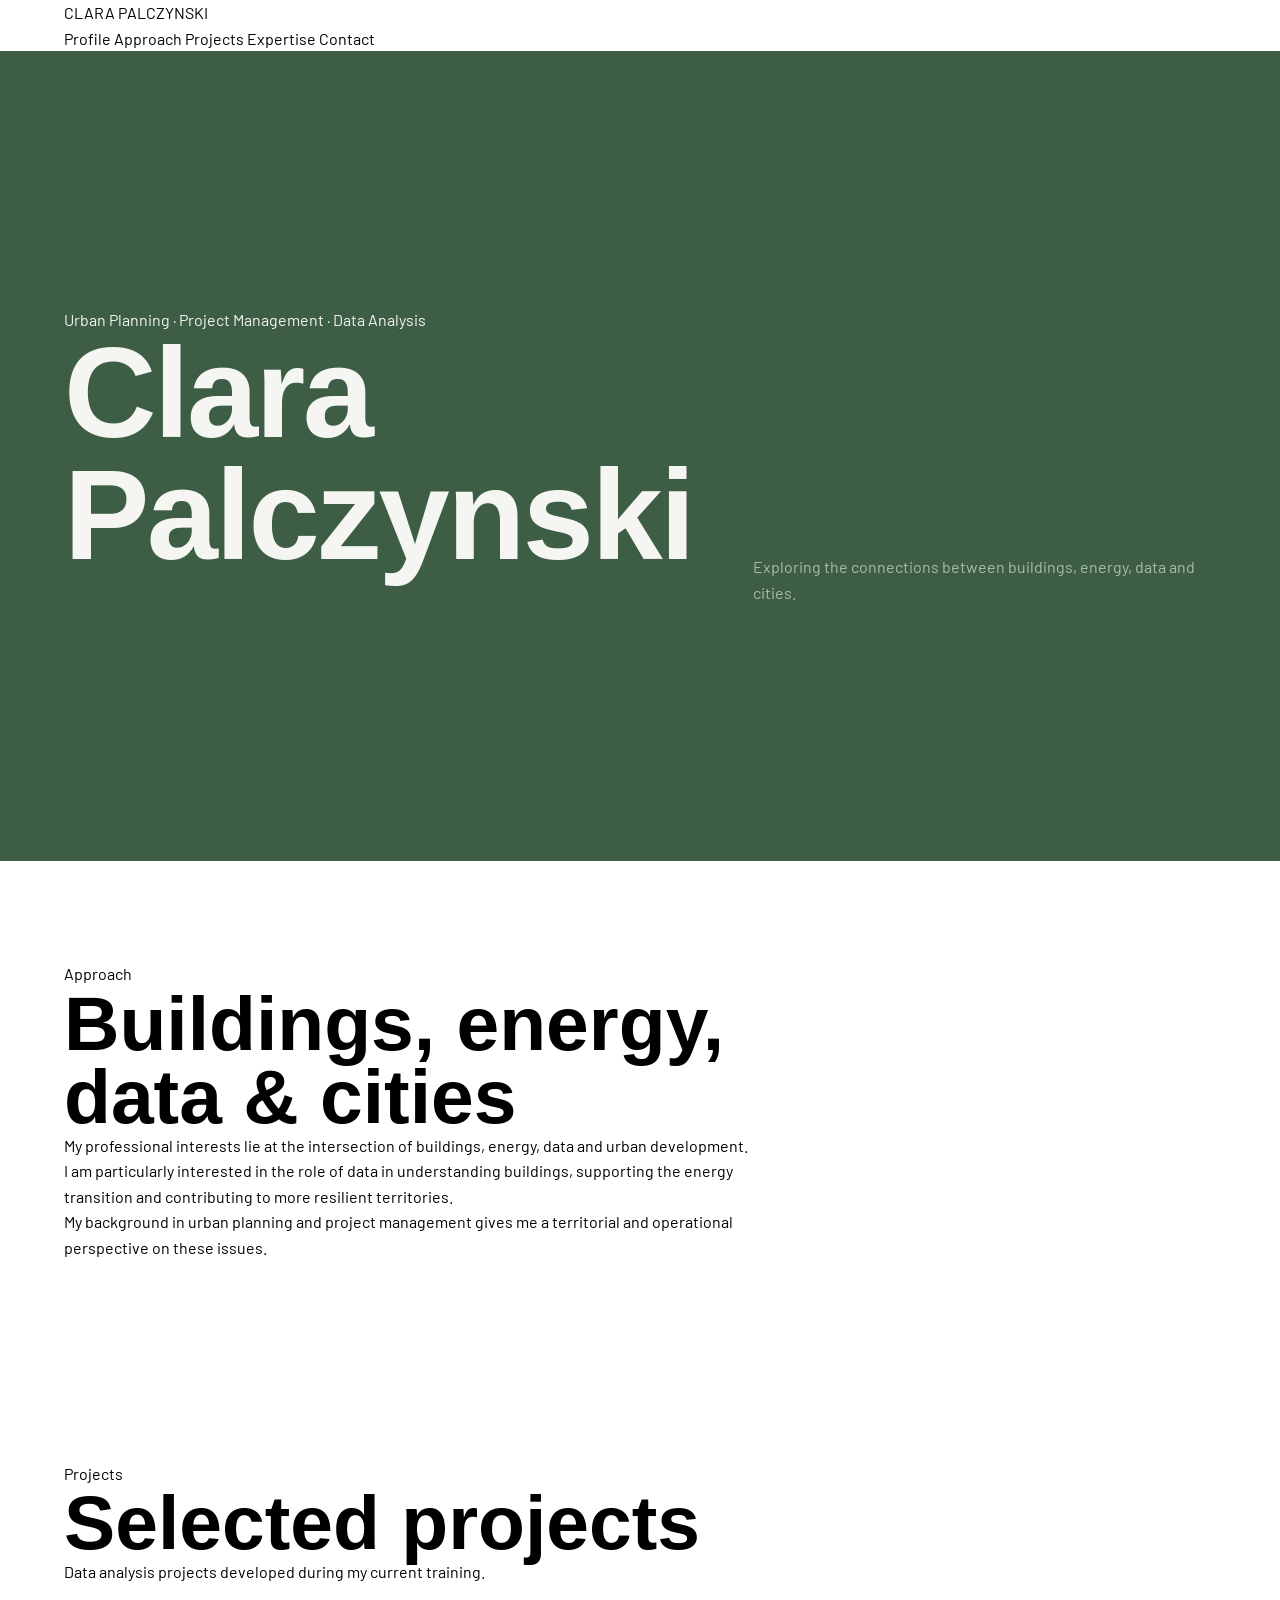
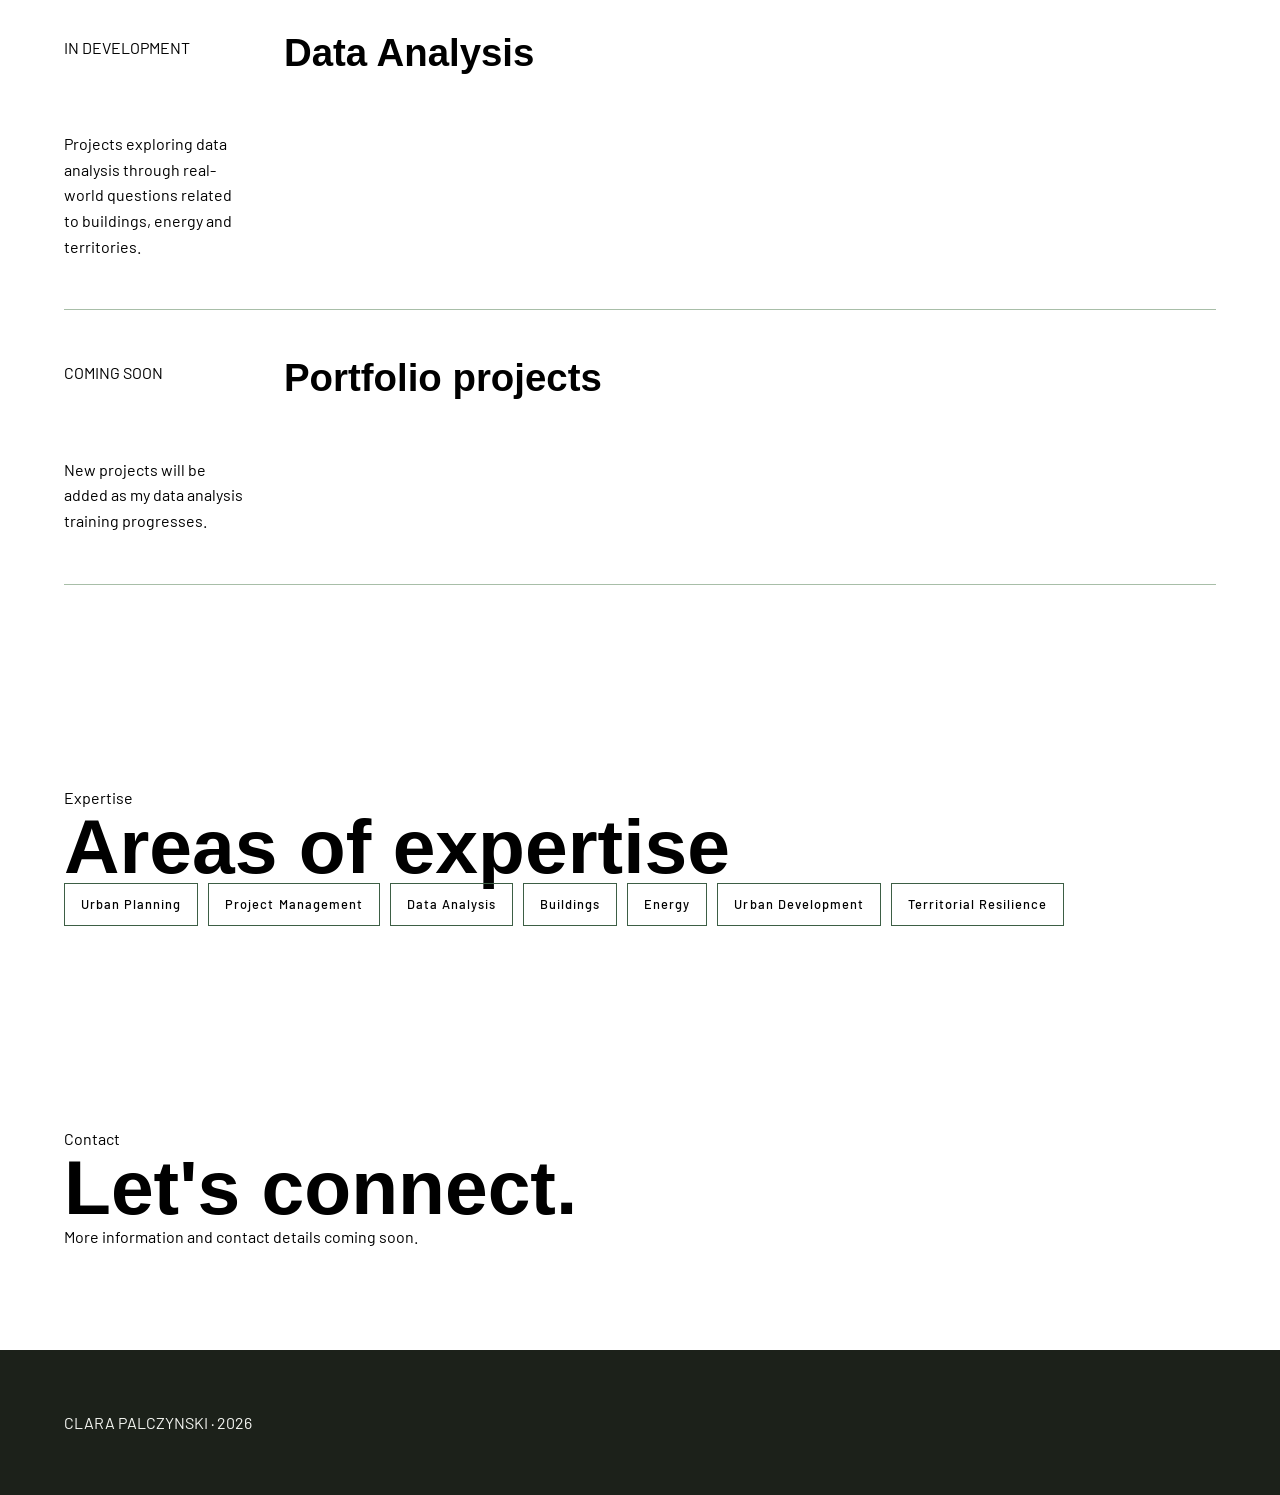
==== commit 0057140a: "Refactor index.html for improved structure and content Updated the structure and content of the inde" ====
--- a/index.html
+++ b/index.html
@@ -5,7 +5,7 @@
     <meta charset="UTF-8">
     <meta name="viewport" content="width=device-width, initial-scale=1.0">
 
-    <title>Clara Palczynski | Project Manager · Urban Planner · Data Analyst</title>
+    <title>Clara Palczynski | Urban Planner · Project Manager · Data Analyst</title>
 
     <link rel="stylesheet" href="style.css">
 </head>
@@ -13,48 +13,42 @@
 <body>
 
 
-    <!-- ========================================
-         01 — PROFILE
-    ========================================= -->
-
-    <header class="hero">
-
-        <div class="container">
-
-            <div class="hero-content">
-
-                <div>
-
-                    <p class="label hero-label">
-                        01 — Profile
-                    </p>
-
-                    <h1>
-                        Clara<br>
-                        Palczynski
-                    </h1>
-
-                    <p>
-                        Project Manager · Urban Planner · Data Analyst
-                    </p>
-
-                </div>
-
-
-                <div>
-
-                    <p class="hero-intro">
-                        Exploring the connections between buildings,
-                        energy, data and cities.
-                    </p>
-
-                    <a href="#projects" class="button">
-                        View projects
-                    </a>
-
-                </div>
-
-            </div>
+    <!-- =========================
+         HEADER / NAVIGATION
+    ========================== -->
+
+    <header class="site-header">
+
+        <div class="container header-inner">
+
+            <a href="#profile" class="logo">
+                CLARA PALCZYNSKI
+            </a>
+
+
+            <nav class="navigation">
+
+                <a href="#profile" class="nav-item">
+                    Profile
+                </a>
+
+                <a href="#approach" class="nav-item">
+                    Approach
+                </a>
+
+                <a href="#projects" class="nav-item">
+                    Projects
+                </a>
+
+                <a href="#expertise" class="nav-item">
+                    Expertise
+                </a>
+
+                <a href="#contact" class="nav-item">
+                    Contact
+                </a>
+
+            </nav>
 
         </div>
 
@@ -64,22 +58,66 @@
     <main>
 
 
-        <!-- ========================================
-             02 — APPROACH
-        ========================================= -->
-
-        <section id="approach">
-
-            <div class="container">
-
-                <div class="section-header">
-
-                    <p class="label section-number">
-                        02 — Approach
-                    </p>
-
-
-                    <div>
+        <!-- =========================
+             PROFILE
+        ========================== -->
+
+        <section id="profile" class="hero">
+
+            <div class="container">
+
+                <div class="hero-content">
+
+                    <div class="hero-main">
+
+                        <p class="eyebrow">
+                            Urban Planning · Project Management · Data Analysis
+                        </p>
+
+                        <h1>
+                            Clara<br>
+                            Palczynski
+                        </h1>
+
+                    </div>
+
+
+                    <div class="hero-intro">
+
+                        <p>
+                            Exploring the connections between buildings,
+                            energy, data and cities.
+                        </p>
+
+                    </div>
+
+                </div>
+
+            </div>
+
+        </section>
+
+
+        <!-- =========================
+             APPROACH
+        ========================== -->
+
+        <section id="approach" class="section">
+
+            <div class="container">
+
+                <div class="section-grid">
+
+                    <div class="section-title">
+
+                        <span class="section-label">
+                            Approach
+                        </span>
+
+                    </div>
+
+
+                    <div class="section-content">
 
                         <h2>
                             Buildings, energy,<br>
@@ -93,157 +131,127 @@
                         </p>
 
                         <p>
-                            I am interested in understanding how
-                            data can support the transformation
-                            of buildings and territories in the
-                            context of the energy transition.
+                            I am particularly interested in the role
+                            of data in understanding buildings,
+                            supporting the energy transition and
+                            contributing to more resilient territories.
                         </p>
 
                         <p>
-                            My background in urban planning and
-                            project management provides a
-                            territorial and operational perspective
-                            to these questions.
-                        </p>
-
-                    </div>
-
-                </div>
-
-            </div>
-
-        </section>
-
-
-        <!-- ========================================
-             03 — PROJECTS
-        ========================================= -->
-
-        <section id="projects">
-
-            <div class="container">
-
-                <div class="section-header">
-
-                    <p class="label section-number">
-                        03 — Projects
-                    </p>
-
-
-                    <div>
+                            My background in urban planning and project
+                            management gives me a territorial and
+                            operational perspective on these issues.
+                        </p>
+
+                    </div>
+
+                </div>
+
+            </div>
+
+        </section>
+
+
+        <!-- =========================
+             PROJECTS
+        ========================== -->
+
+        <section id="projects" class="section section-light">
+
+            <div class="container">
+
+                <div class="section-grid">
+
+                    <div class="section-title">
+
+                        <span class="section-label">
+                            Projects
+                        </span>
+
+                    </div>
+
+
+                    <div class="section-content">
 
                         <h2>
                             Selected projects
                         </h2>
 
-                        <p>
-                            Data analysis projects developed
-                            during my current training, with a
-                            focus on energy, buildings and territories.
-                        </p>
-
-                    </div>
-
-                </div>
-
-
-                <!-- PROJECT 01 -->
-
-                <article class="project">
-
-                    <div class="project-number">
-                        01
-                    </div>
-
-                    <div>
-
-                        <h3>
-                            Energy & Buildings
-                        </h3>
-
-                        <p class="project-description">
-                            Exploring building and energy data
-                            to better understand consumption,
-                            performance and the challenges of
-                            the energy transition.
-                        </p>
-
-                    </div>
-
-                </article>
-
-
-                <!-- PROJECT 02 -->
-
-                <article class="project">
-
-                    <div class="project-number">
-                        02
-                    </div>
-
-                    <div>
-
-                        <h3>
-                            Cities & Territories
-                        </h3>
-
-                        <p class="project-description">
-                            Analysing urban and territorial data
-                            to explore the transformation of cities
-                            and the resilience of territories.
-                        </p>
-
-                    </div>
-
-                </article>
-
-
-                <!-- PROJECT 03 -->
-
-                <article class="project">
-
-                    <div class="project-number">
-                        03
-                    </div>
-
-                    <div>
-
-                        <h3>
-                            Data Analysis
-                        </h3>
-
-                        <p class="project-description">
-                            Data analysis projects developed as
-                            part of my current training, combining
-                            analytical methods with real-world
-                            territorial questions.
-                        </p>
-
-                    </div>
-
-                </article>
-
-            </div>
-
-        </section>
-
-
-        <!-- ========================================
-             04 — EXPERTISE
-        ========================================= -->
-
-        <section id="expertise">
-
-            <div class="container">
-
-                <div class="section-header">
-
-                    <p class="label section-number">
-                        04 — Expertise
-                    </p>
-
-
-                    <div>
+                        <p class="project-intro">
+                            Data analysis projects developed during
+                            my current training.
+                        </p>
+
+
+                        <div class="project-list">
+
+                            <article class="project">
+
+                                <span class="project-status">
+                                    IN DEVELOPMENT
+                                </span>
+
+                                <h3>
+                                    Data Analysis
+                                </h3>
+
+                                <p>
+                                    Projects exploring data analysis
+                                    through real-world questions related
+                                    to buildings, energy and territories.
+                                </p>
+
+                            </article>
+
+
+                            <article class="project">
+
+                                <span class="project-status">
+                                    COMING SOON
+                                </span>
+
+                                <h3>
+                                    Portfolio projects
+                                </h3>
+
+                                <p>
+                                    New projects will be added as my
+                                    data analysis training progresses.
+                                </p>
+
+                            </article>
+
+                        </div>
+
+                    </div>
+
+                </div>
+
+            </div>
+
+        </section>
+
+
+        <!-- =========================
+             EXPERTISE
+        ========================== -->
+
+        <section id="expertise" class="section">
+
+            <div class="container">
+
+                <div class="section-grid">
+
+                    <div class="section-title">
+
+                        <span class="section-label">
+                            Expertise
+                        </span>
+
+                    </div>
+
+
+                    <div class="section-content">
 
                         <h2>
                             Areas of expertise
@@ -253,14 +261,14 @@
                         <div class="skills">
 
                             <span class="skill">
+                                Urban Planning
+                            </span>
+
+                            <span class="skill">
                                 Project Management
                             </span>
 
                             <span class="skill">
-                                Urban Planning
-                            </span>
-
-                            <span class="skill">
                                 Data Analysis
                             </span>
 
@@ -291,67 +299,48 @@
         </section>
 
 
-        <!-- ========================================
-             05 — CONTACT
-        ========================================= -->
-
-        <section id="contact">
-
-            <div class="container">
-
-                <div class="content-grid">
-
-
-                    <div class="content-block dark">
-
-                        <p class="label">
-                            05 — Contact
-                        </p>
-
-                        <h2>
-                            Let's connect.
-                        </h2>
-
-                    </div>
-
-
-                    <div class="content-block">
-
-                        <p>
-                            I am currently developing my skills
-                            in data analysis and building my
-                            professional portfolio.
-                        </p>
-
-                        <p>
-                            More information and contact details
-                            coming soon.
-                        </p>
-
-                    </div>
-
-
-                </div>
-
-            </div>
-
-        </section>
-
+        <!-- =========================
+             CONTACT
+        ========================== -->
+
+        <section id="contact" class="contact">
+
+            <div class="container">
+
+                <div class="contact-inner">
+
+                    <span class="section-label">
+                        Contact
+                    </span>
+
+                    <h2>
+                        Let's connect.
+                    </h2>
+
+                    <p>
+                        More information and contact details coming soon.
+                    </p>
+
+                </div>
+
+            </div>
+
+        </section>
 
     </main>
 
 
-    <!-- ========================================
+    <!-- =========================
          FOOTER
-    ========================================= -->
+    ========================== -->
 
     <footer>
 
         <div class="container">
 
-            <p class="label">
-                Clara Palczynski · 2026
-            </p>
+            <span>
+                CLARA PALCZYNSKI · 2026
+            </span>
 
         </div>
 
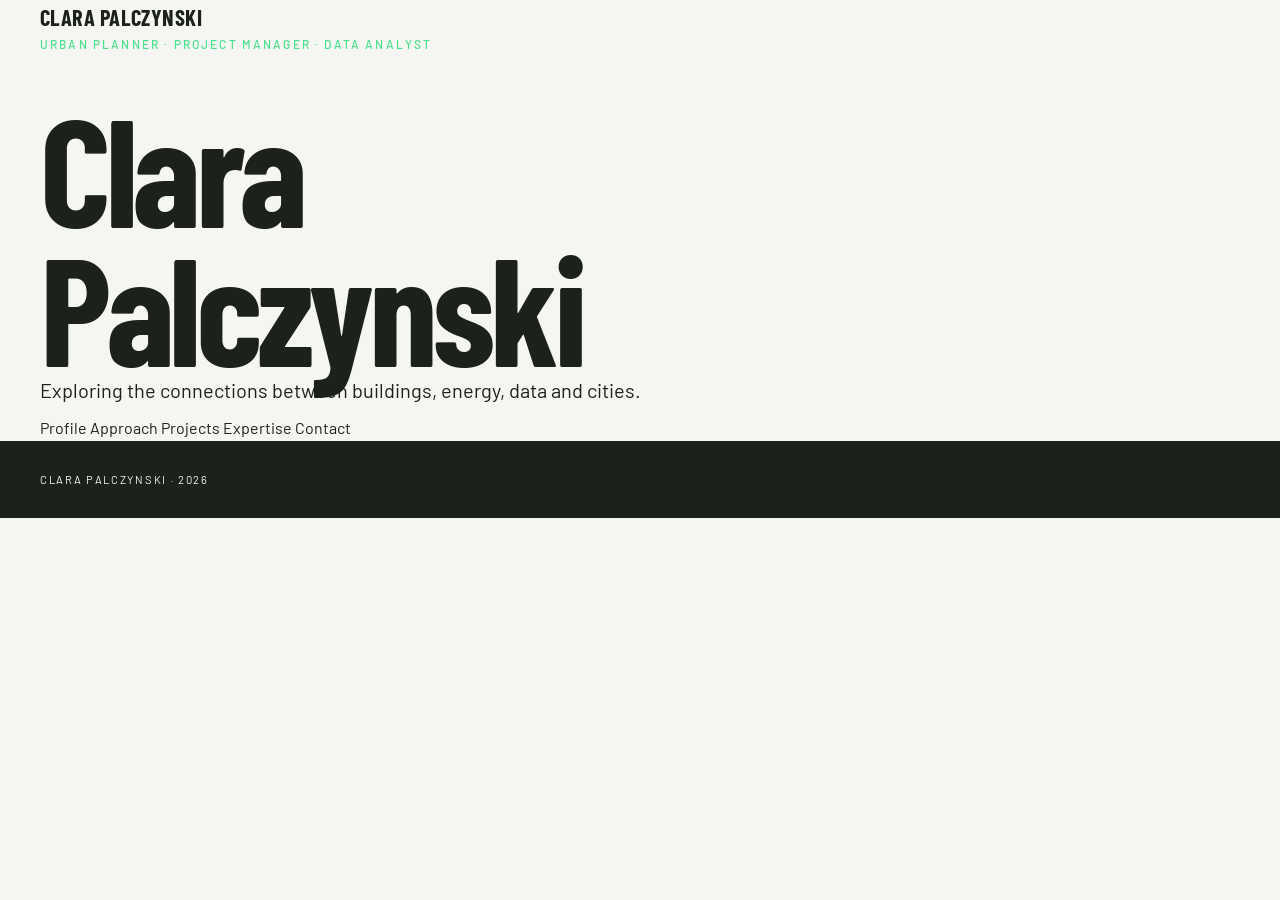
==== commit 78a9aaa1: "Revise HTML layout for home page Refactor HTML structure for improved semantics and organization." ====
--- a/index.html
+++ b/index.html
@@ -12,327 +12,76 @@
 
 <body>
 
+    <main class="home">
 
-    <!-- =========================
-         HEADER / NAVIGATION
-    ========================== -->
+        <div class="container">
 
-    <header class="site-header">
+            <header class="home-header">
 
-        <div class="container header-inner">
+                <a href="index.html" class="logo">
+                    CLARA PALCZYNSKI
+                </a>
 
-            <a href="#profile" class="logo">
-                CLARA PALCZYNSKI
-            </a>
+            </header>
 
 
-            <nav class="navigation">
+            <section class="home-hero">
 
-                <a href="#profile" class="nav-item">
+                <div class="hero-main">
+
+                    <p class="eyebrow">
+                        Urban Planner · Project Manager · Data Analyst
+                    </p>
+
+                    <h1>
+                        Clara<br>
+                        Palczynski
+                    </h1>
+
+                </div>
+
+
+                <div class="hero-intro">
+
+                    <p>
+                        Exploring the connections between
+                        buildings, energy, data and cities.
+                    </p>
+
+                </div>
+
+            </section>
+
+
+            <nav class="home-navigation">
+
+                <a href="profile.html" class="home-nav-item">
                     Profile
                 </a>
 
-                <a href="#approach" class="nav-item">
+                <a href="approach.html" class="home-nav-item">
                     Approach
                 </a>
 
-                <a href="#projects" class="nav-item">
+                <a href="projects.html" class="home-nav-item">
                     Projects
                 </a>
 
-                <a href="#expertise" class="nav-item">
+                <a href="expertise.html" class="home-nav-item">
                     Expertise
                 </a>
 
-                <a href="#contact" class="nav-item">
+                <a href="contact.html" class="home-nav-item">
                     Contact
                 </a>
 
             </nav>
 
+
         </div>
-
-    </header>
-
-
-    <main>
-
-
-        <!-- =========================
-             PROFILE
-        ========================== -->
-
-        <section id="profile" class="hero">
-
-            <div class="container">
-
-                <div class="hero-content">
-
-                    <div class="hero-main">
-
-                        <p class="eyebrow">
-                            Urban Planning · Project Management · Data Analysis
-                        </p>
-
-                        <h1>
-                            Clara<br>
-                            Palczynski
-                        </h1>
-
-                    </div>
-
-
-                    <div class="hero-intro">
-
-                        <p>
-                            Exploring the connections between buildings,
-                            energy, data and cities.
-                        </p>
-
-                    </div>
-
-                </div>
-
-            </div>
-
-        </section>
-
-
-        <!-- =========================
-             APPROACH
-        ========================== -->
-
-        <section id="approach" class="section">
-
-            <div class="container">
-
-                <div class="section-grid">
-
-                    <div class="section-title">
-
-                        <span class="section-label">
-                            Approach
-                        </span>
-
-                    </div>
-
-
-                    <div class="section-content">
-
-                        <h2>
-                            Buildings, energy,<br>
-                            data & cities
-                        </h2>
-
-                        <p>
-                            My professional interests lie at the
-                            intersection of buildings, energy,
-                            data and urban development.
-                        </p>
-
-                        <p>
-                            I am particularly interested in the role
-                            of data in understanding buildings,
-                            supporting the energy transition and
-                            contributing to more resilient territories.
-                        </p>
-
-                        <p>
-                            My background in urban planning and project
-                            management gives me a territorial and
-                            operational perspective on these issues.
-                        </p>
-
-                    </div>
-
-                </div>
-
-            </div>
-
-        </section>
-
-
-        <!-- =========================
-             PROJECTS
-        ========================== -->
-
-        <section id="projects" class="section section-light">
-
-            <div class="container">
-
-                <div class="section-grid">
-
-                    <div class="section-title">
-
-                        <span class="section-label">
-                            Projects
-                        </span>
-
-                    </div>
-
-
-                    <div class="section-content">
-
-                        <h2>
-                            Selected projects
-                        </h2>
-
-                        <p class="project-intro">
-                            Data analysis projects developed during
-                            my current training.
-                        </p>
-
-
-                        <div class="project-list">
-
-                            <article class="project">
-
-                                <span class="project-status">
-                                    IN DEVELOPMENT
-                                </span>
-
-                                <h3>
-                                    Data Analysis
-                                </h3>
-
-                                <p>
-                                    Projects exploring data analysis
-                                    through real-world questions related
-                                    to buildings, energy and territories.
-                                </p>
-
-                            </article>
-
-
-                            <article class="project">
-
-                                <span class="project-status">
-                                    COMING SOON
-                                </span>
-
-                                <h3>
-                                    Portfolio projects
-                                </h3>
-
-                                <p>
-                                    New projects will be added as my
-                                    data analysis training progresses.
-                                </p>
-
-                            </article>
-
-                        </div>
-
-                    </div>
-
-                </div>
-
-            </div>
-
-        </section>
-
-
-        <!-- =========================
-             EXPERTISE
-        ========================== -->
-
-        <section id="expertise" class="section">
-
-            <div class="container">
-
-                <div class="section-grid">
-
-                    <div class="section-title">
-
-                        <span class="section-label">
-                            Expertise
-                        </span>
-
-                    </div>
-
-
-                    <div class="section-content">
-
-                        <h2>
-                            Areas of expertise
-                        </h2>
-
-
-                        <div class="skills">
-
-                            <span class="skill">
-                                Urban Planning
-                            </span>
-
-                            <span class="skill">
-                                Project Management
-                            </span>
-
-                            <span class="skill">
-                                Data Analysis
-                            </span>
-
-                            <span class="skill">
-                                Buildings
-                            </span>
-
-                            <span class="skill">
-                                Energy
-                            </span>
-
-                            <span class="skill">
-                                Urban Development
-                            </span>
-
-                            <span class="skill">
-                                Territorial Resilience
-                            </span>
-
-                        </div>
-
-                    </div>
-
-                </div>
-
-            </div>
-
-        </section>
-
-
-        <!-- =========================
-             CONTACT
-        ========================== -->
-
-        <section id="contact" class="contact">
-
-            <div class="container">
-
-                <div class="contact-inner">
-
-                    <span class="section-label">
-                        Contact
-                    </span>
-
-                    <h2>
-                        Let's connect.
-                    </h2>
-
-                    <p>
-                        More information and contact details coming soon.
-                    </p>
-
-                </div>
-
-            </div>
-
-        </section>
 
     </main>
 
-
-    <!-- =========================
-         FOOTER
-    ========================== -->
 
     <footer>
 
@@ -346,7 +95,6 @@
 
     </footer>
 
-
 </body>
 
 </html>
--- a/style.css
+++ b/style.css
@@ -1,11 +1,12 @@
 @import url('https://fonts.googleapis.com/css2?family=Barlow:wght@400;500;600;700&family=Barlow+Condensed:wght@500;600;700;800&display=swap');
-/* ========================================
-   PORTFOLIO — VISUAL IDENTITY
-   ======================================== */
-
-/* ---------- COLOR SYSTEM ---------- */
+
+
+/* ========================================
+   COLOR SYSTEM
+======================================== */
 
 :root {
+
     --calcaire: #F5F6F2;
     --ecume: #ECEEE8;
 
@@ -26,7 +27,9 @@
 }
 
 
-/* ---------- GENERAL ---------- */
+/* ========================================
+   RESET
+======================================== */
 
 * {
     box-sizing: border-box;
@@ -38,288 +41,428 @@
     scroll-behavior: smooth;
 }
 
-
-
-/* ---------- TYPOGRAPHY ---------- */
-
 body {
+    background: var(--calcaire);
+    color: var(--encre);
+
     font-family: "Barlow", sans-serif;
     font-weight: 400;
-    line-height: 1.6;
-}
+
+    line-height: 1.55;
+}
+
+
+/* ========================================
+   TYPOGRAPHY
+======================================== */
 
 h1,
 h2,
 h3 {
     font-family: "Barlow Condensed", sans-serif;
-    font-weight: 600;
-    line-height: 0.95;
+    font-weight: 700;
+
+    line-height: 0.9;
 }
 
 h1 {
-    font-size: clamp(4rem, 10vw, 8rem);
-    letter-spacing: -0.02em;
+    font-size: clamp(5rem, 12vw, 11rem);
+    letter-spacing: -0.035em;
 }
 
 h2 {
-    font-size: clamp(2.5rem, 6vw, 5rem);
+    font-size: clamp(3.5rem, 7vw, 7rem);
+    letter-spacing: -0.03em;
 }
 
 h3 {
-    font-size: clamp(1.8rem, 3vw, 3rem);
+    font-size: clamp(2rem, 4vw, 3.5rem);
 }
 
 p {
-    font-family: "Barlow", sans-serif;
-    font-size: 1rem;
     max-width: 700px;
 }
 
 
-/* ---------- SMALL LABELS ---------- */
-
-.label {
-    font-family: "Barlow", sans-serif;
-    font-size: 0.75rem;
-    letter-spacing: 0.2em;
-    text-transform: uppercase;
-    font-weight: 500;
-}
-
-
-/* ---------- LINKS ---------- */
+/* ========================================
+   LINKS
+======================================== */
 
 a {
     color: inherit;
     text-decoration: none;
 }
 
-a:hover {
-    color: var(--terre);
-}
-
-
-/* ---------- MAIN CONTAINER ---------- */
+
+/* ========================================
+   CONTAINER
+======================================== */
 
 .container {
-    width: min(1200px, 90%);
+    width: min(1200px, calc(100% - 80px));
     margin: 0 auto;
 }
 
 
-/* ---------- SECTIONS ---------- */
-
-section {
-    padding: 100px 0;
-}
-
-
-/* ---------- SECTION HEADER ---------- */
-
-.section-header {
-    display: grid;
-    grid-template-columns: 220px 1fr;
-    gap: 40px;
-
-    padding-bottom: 40px;
+/* ========================================
+   HEADER
+======================================== */
+
+.site-header {
+    position: sticky;
+    top: 0;
+    z-index: 100;
+
+    background: var(--calcaire);
+
     border-bottom: 1px solid var(--sauge);
 }
 
-.section-number {
-    color: var(--terre);
-}
-
-.section-header h2 {
-    max-width: 700px;
-}
-
-
-/* ---------- BUTTONS ---------- */
-
-.button {
-    display: inline-block;
-
-    padding: 14px 24px;
-
-    background-color: var(--foret);
-    color: var(--calcaire);
-
-    font-family: "Barlow", sans-serif;
-    font-size: 0.8rem;
+.header-inner {
+    display: flex;
+    align-items: center;
+    justify-content: space-between;
+
+    gap: 30px;
+
+    padding: 18px 0;
+}
+
+
+/* ---------- LOGO ---------- */
+
+.logo {
+    font-family: "Barlow Condensed", sans-serif;
+
+    font-size: 1.4rem;
+    font-weight: 700;
+
+    letter-spacing: 0.02em;
+}
+
+
+/* ---------- NAVIGATION ---------- */
+
+.navigation {
+    display: flex;
+    flex-wrap: wrap;
+
+    gap: 8px;
+}
+
+.nav-item {
+    display: block;
+
+    padding: 9px 15px;
+
+    border: 1px solid var(--foret);
+
+    font-size: 0.75rem;
+    font-weight: 500;
+
     letter-spacing: 0.1em;
     text-transform: uppercase;
 
     transition: 0.2s ease;
 }
 
-.button:hover {
-    background-color: var(--chlorophylle);
-    color: var(--encre);
-}
-
-
-/* ---------- HERO ---------- */
+.nav-item:hover {
+    background: var(--foret);
+    color: var(--calcaire);
+}
+
+
+/* ========================================
+   HERO
+======================================== */
 
 .hero {
-    min-height: 90vh;
+    min-height: calc(100vh - 74px);
 
     display: flex;
     align-items: center;
 
-    background-color: var(--foret);
+    background: var(--foret);
     color: var(--calcaire);
 }
 
 .hero-content {
     display: grid;
-    grid-template-columns: 1fr 1fr;
-    gap: 60px;
+
+    grid-template-columns: 1.2fr 0.8fr;
+
+    gap: 80px;
+
     align-items: end;
 }
 
+.eyebrow {
+    margin-bottom: 45px;
+
+    color: var(--chlorophylle);
+
+    font-size: 0.75rem;
+    font-weight: 500;
+
+    letter-spacing: 0.18em;
+    text-transform: uppercase;
+}
+
 .hero h1 {
-    margin-bottom: 30px;
+    margin-bottom: 35px;
+}
+
+.hero-main > p:last-child {
+    color: var(--sauge);
+
+    font-size: 1.1rem;
 }
 
 .hero-intro {
-    max-width: 500px;
-    color: var(--sauge);
-}
-
-.hero-label {
-    margin-bottom: 30px;
-    color: var(--chlorophylle);
-}
-
-
-/* ---------- CONTENT BLOCKS ---------- */
-
-.content-grid {
+    padding-bottom: 10px;
+
+    font-size: 1.25rem;
+}
+
+
+/* ========================================
+   SECTIONS
+======================================== */
+
+.section {
+    padding: 120px 0;
+}
+
+.section-light {
+    background: var(--ecume);
+}
+
+.section-grid {
     display: grid;
-    grid-template-columns: repeat(2, 1fr);
-    gap: 2px;
-
-    background-color: var(--sauge);
-}
-
-.content-block {
-    padding: 50px;
-    background-color: var(--calcaire);
-}
-
-.content-block.dark {
-    background-color: var(--foret);
-    color: var(--calcaire);
-}
-
-.content-block.green {
-    background-color: var(--sauge);
-}
-
-.content-block.terra {
-    background-color: var(--terre);
-    color: var(--calcaire);
-}
-
-
-/* ---------- PROJECTS ---------- */
+
+    grid-template-columns: 220px 1fr;
+
+    gap: 80px;
+}
+
+.section-title {
+    padding-top: 10px;
+}
+
+.section-label {
+    color: var(--terre);
+
+    font-size: 0.75rem;
+    font-weight: 500;
+
+    letter-spacing: 0.2em;
+    text-transform: uppercase;
+}
+
+.section-content h2 {
+    margin-bottom: 55px;
+}
+
+.section-content > p {
+    margin-bottom: 22px;
+
+    color: var(--brume);
+
+    font-size: 1.05rem;
+}
+
+
+/* ========================================
+   PROJECTS
+======================================== */
+
+.project-intro {
+    margin-bottom: 60px;
+}
+
+.project-list {
+    border-top: 1px solid var(--sauge);
+}
 
 .project {
-    display: grid;
-    grid-template-columns: 180px 1fr;
-
-    gap: 40px;
-
-    padding: 50px 0;
+    padding: 45px 0;
 
     border-bottom: 1px solid var(--sauge);
 }
 
-.project-number {
+.project-status {
+    display: block;
+
+    margin-bottom: 15px;
+
     color: var(--terre);
 
-    font-family: "Barlow", sans-serif;
-    font-size: 0.8rem;
+    font-size: 0.7rem;
     font-weight: 500;
+
     letter-spacing: 0.15em;
 }
 
 .project h3 {
-    margin-bottom: 20px;
-}
-
-.project-description {
+    margin-bottom: 15px;
+}
+
+.project p {
     color: var(--brume);
 }
 
 
-/* ---------- SKILLS ---------- */
+/* ========================================
+   EXPERTISE
+======================================== */
 
 .skills {
     display: flex;
     flex-wrap: wrap;
-    gap: 10px;
+
+    gap: 8px;
 }
 
 .skill {
-    padding: 10px 16px;
+    padding: 11px 15px;
 
     border: 1px solid var(--foret);
 
-    font-family: "Barlow", sans-serif;
-    font-size: 0.8rem;
+    color: var(--foret);
+
+    font-size: 0.78rem;
     font-weight: 500;
+
     letter-spacing: 0.08em;
-}
-
-/* ---------- FOOTER ---------- */
+    text-transform: uppercase;
+}
+
+
+/* ========================================
+   CONTACT
+======================================== */
+
+.contact {
+    padding: 0;
+
+    background: var(--foret);
+    color: var(--calcaire);
+}
+
+.contact-inner {
+    min-height: 500px;
+
+    display: flex;
+    flex-direction: column;
+
+    justify-content: center;
+}
+
+.contact .section-label {
+    margin-bottom: 55px;
+
+    color: var(--chlorophylle);
+}
+
+.contact h2 {
+    margin-bottom: 35px;
+}
+
+.contact p {
+    color: var(--sauge);
+}
+
+
+/* ========================================
+   FOOTER
+======================================== */
 
 footer {
-    padding: 60px 0;
-
-    background-color: var(--encre);
+    padding: 30px 0;
+
+    background: var(--encre);
     color: var(--calcaire);
-}
-
-footer .label {
-    color: var(--sauge);
-}
-
-
-/* ---------- MOBILE ---------- */
-
-@media (max-width: 768px) {
-
-    section {
-        padding: 70px 0;
-    }
+
+    font-size: 0.7rem;
+    letter-spacing: 0.15em;
+}
+
+
+/* ========================================
+   MOBILE
+======================================== */
+
+@media (max-width: 800px) {
+
+    .container {
+        width: min(100% - 40px, 1200px);
+    }
+
+
+    /* HEADER */
+
+    .header-inner {
+        align-items: flex-start;
+        flex-direction: column;
+    }
+
+    .navigation {
+        width: 100%;
+    }
+
+    .nav-item {
+        flex: 1;
+        text-align: center;
+    }
+
+
+    /* HERO */
 
     .hero {
         min-height: auto;
+
         padding: 100px 0;
     }
 
     .hero-content {
         grid-template-columns: 1fr;
-        gap: 40px;
-    }
-
-    .section-header {
+
+        gap: 60px;
+    }
+
+
+    /* SECTIONS */
+
+    .section {
+        padding: 80px 0;
+    }
+
+    .section-grid {
         grid-template-columns: 1fr;
-        gap: 20px;
-    }
-
-    .content-grid {
-        grid-template-columns: 1fr;
-    }
-
-    .content-block {
-        padding: 35px;
-    }
-
-    .project {
-        grid-template-columns: 1fr;
-        gap: 15px;
-        padding: 35px 0;
-    }
-}
+
+        gap: 30px;
+    }
+
+    .section-content h2 {
+        margin-bottom: 40px;
+    }
+
+
+    /* TYPOGRAPHY */
+
+    h1 {
+        font-size: clamp(4.5rem, 20vw, 8rem);
+    }
+
+    h2 {
+        font-size: clamp(3.5rem, 15vw, 6rem);
+    }
+
+
+    /* CONTACT */
+
+    .contact-inner {
+        min-height: 400px;
+    }
+
+}
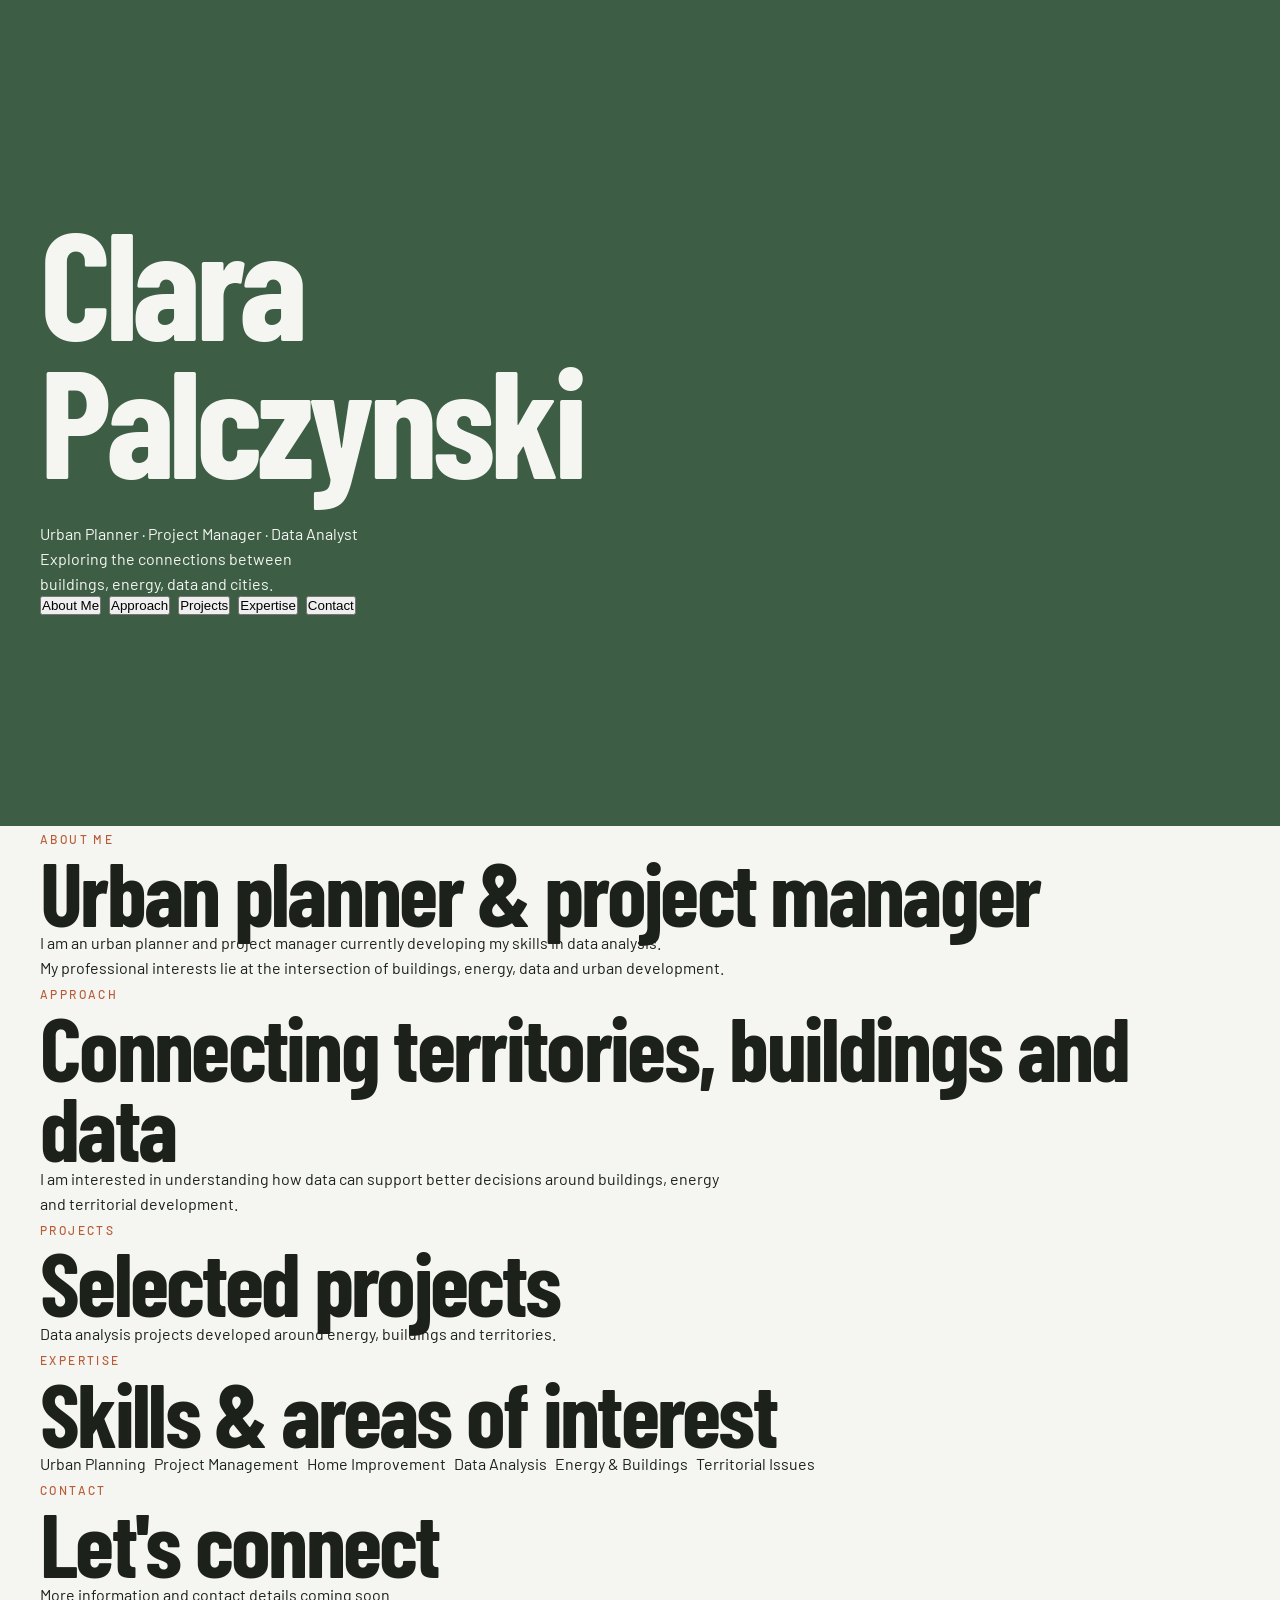
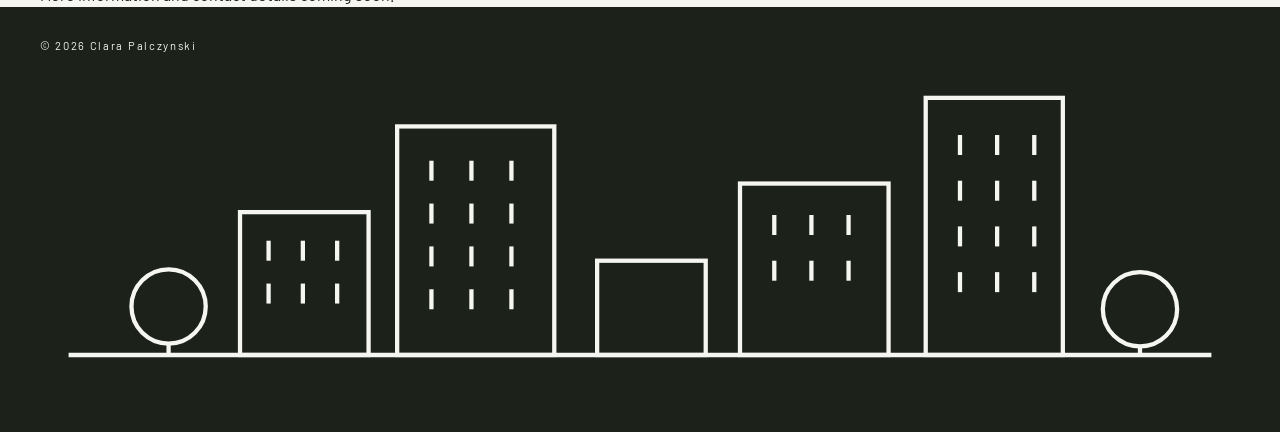
==== commit bd0c4fb7: "Update HTML structure and navigation elements Refactor HTML structure for improved semantics and acc" ====
--- a/index.html
+++ b/index.html
@@ -10,91 +10,444 @@
     <link rel="stylesheet" href="style.css">
 </head>
 
+
 <body>
 
-    <main class="home">
-
-        <div class="container">
-
-            <header class="home-header">
-
-                <a href="index.html" class="logo">
-                    CLARA PALCZYNSKI
-                </a>
-
-            </header>
-
-
-            <section class="home-hero">
-
-                <div class="hero-main">
-
-                    <p class="eyebrow">
-                        Urban Planner · Project Manager · Data Analyst
-                    </p>
-
+    <main>
+
+        <!-- =========================
+             HERO
+        ========================== -->
+
+        <section class="hero">
+
+            <div class="container">
+
+                <div class="hero-name">
                     <h1>
                         Clara<br>
                         Palczynski
                     </h1>
-
-                </div>
-
-
-                <div class="hero-intro">
-
-                    <p>
-                        Exploring the connections between
-                        buildings, energy, data and cities.
-                    </p>
+                </div>
+
+
+                <p class="role">
+                    Urban Planner · Project Manager · Data Analyst
+                </p>
+
+
+                <div class="intro-line"></div>
+
+
+                <p class="intro">
+                    Exploring the connections between<br>
+                    buildings, energy, data and cities.
+                </p>
+
+
+                <!-- =========================
+                     NAVIGATION
+                ========================== -->
+
+                <nav class="navigation">
+
+                    <button
+                        class="nav-button"
+                        data-target="about">
+                        About Me
+                    </button>
+
+                    <button
+                        class="nav-button"
+                        data-target="approach">
+                        Approach
+                    </button>
+
+                    <button
+                        class="nav-button"
+                        data-target="projects">
+                        Projects
+                    </button>
+
+                    <button
+                        class="nav-button"
+                        data-target="expertise">
+                        Expertise
+                    </button>
+
+                    <button
+                        class="nav-button"
+                        data-target="contact">
+                        Contact
+                    </button>
+
+                </nav>
+
+            </div>
+
+        </section>
+
+
+        <!-- =========================
+             CONTENT SECTIONS
+        ========================== -->
+
+        <div class="content-wrapper">
+
+
+            <!-- ABOUT ME -->
+
+            <section
+                id="about"
+                class="content-section">
+
+                <div class="container">
+
+                    <span class="section-label">
+                        About Me
+                    </span>
+
+                    <div class="section-text">
+
+                        <h2>
+                            Urban planner & project manager
+                        </h2>
+
+                        <p>
+                            I am an urban planner and project manager
+                            currently developing my skills in data analysis.
+                        </p>
+
+                        <p>
+                            My professional interests lie at the
+                            intersection of buildings, energy, data
+                            and urban development.
+                        </p>
+
+                    </div>
 
                 </div>
 
             </section>
 
 
-            <nav class="home-navigation">
-
-                <a href="profile.html" class="home-nav-item">
-                    Profile
-                </a>
-
-                <a href="approach.html" class="home-nav-item">
-                    Approach
-                </a>
-
-                <a href="projects.html" class="home-nav-item">
-                    Projects
-                </a>
-
-                <a href="expertise.html" class="home-nav-item">
-                    Expertise
-                </a>
-
-                <a href="contact.html" class="home-nav-item">
-                    Contact
-                </a>
-
-            </nav>
-
+            <!-- APPROACH -->
+
+            <section
+                id="approach"
+                class="content-section">
+
+                <div class="container">
+
+                    <span class="section-label">
+                        Approach
+                    </span>
+
+                    <div class="section-text">
+
+                        <h2>
+                            Connecting territories, buildings and data
+                        </h2>
+
+                        <p>
+                            I am interested in understanding how data
+                            can support better decisions around
+                            buildings, energy and territorial development.
+                        </p>
+
+                    </div>
+
+                </div>
+
+            </section>
+
+
+            <!-- PROJECTS -->
+
+            <section
+                id="projects"
+                class="content-section">
+
+                <div class="container">
+
+                    <span class="section-label">
+                        Projects
+                    </span>
+
+                    <div class="section-text">
+
+                        <h2>
+                            Selected projects
+                        </h2>
+
+                        <p>
+                            Data analysis projects developed around
+                            energy, buildings and territories.
+                        </p>
+
+                    </div>
+
+                </div>
+
+            </section>
+
+
+            <!-- EXPERTISE -->
+
+            <section
+                id="expertise"
+                class="content-section">
+
+                <div class="container">
+
+                    <span class="section-label">
+                        Expertise
+                    </span>
+
+                    <div class="section-text">
+
+                        <h2>
+                            Skills & areas of interest
+                        </h2>
+
+                        <div class="skills">
+
+                            <span>Urban Planning</span>
+                            <span>Project Management</span>
+                            <span>Home Improvement</span>
+                            <span>Data Analysis</span>
+                            <span>Energy & Buildings</span>
+                            <span>Territorial Issues</span>
+
+                        </div>
+
+                    </div>
+
+                </div>
+
+            </section>
+
+
+            <!-- CONTACT -->
+
+            <section
+                id="contact"
+                class="content-section">
+
+                <div class="container">
+
+                    <span class="section-label">
+                        Contact
+                    </span>
+
+                    <div class="section-text">
+
+                        <h2>
+                            Let's connect
+                        </h2>
+
+                        <p>
+                            More information and contact details coming soon.
+                        </p>
+
+                    </div>
+
+                </div>
+
+            </section>
 
         </div>
 
     </main>
 
 
+    <!-- =========================
+         FOOTER
+    ========================== -->
+
     <footer>
 
-        <div class="container">
-
-            <span>
-                CLARA PALCZYNSKI · 2026
-            </span>
+        <div class="container footer-inner">
+
+            <p class="copyright">
+                © 2026 Clara Palczynski
+            </p>
+
+
+            <!-- Simple urban landscape -->
+
+            <svg
+                class="cityscape"
+                viewBox="0 0 420 120"
+                xmlns="http://www.w3.org/2000/svg"
+                aria-hidden="true">
+
+                <g
+                    fill="none"
+                    stroke="currentColor"
+                    stroke-width="1.5">
+
+                    <!-- ground -->
+
+                    <line
+                        x1="10"
+                        y1="105"
+                        x2="410"
+                        y2="105" />
+
+
+                    <!-- building 1 -->
+
+                    <rect
+                        x="70"
+                        y="55"
+                        width="45"
+                        height="50" />
+
+                    <line x1="80" y1="65" x2="80" y2="72" />
+                    <line x1="92" y1="65" x2="92" y2="72" />
+                    <line x1="104" y1="65" x2="104" y2="72" />
+
+                    <line x1="80" y1="80" x2="80" y2="87" />
+                    <line x1="92" y1="80" x2="92" y2="87" />
+                    <line x1="104" y1="80" x2="104" y2="87" />
+
+
+                    <!-- tall building -->
+
+                    <rect
+                        x="125"
+                        y="25"
+                        width="55"
+                        height="80" />
+
+                    <line x1="137" y1="37" x2="137" y2="44" />
+                    <line x1="151" y1="37" x2="151" y2="44" />
+                    <line x1="165" y1="37" x2="165" y2="44" />
+
+                    <line x1="137" y1="52" x2="137" y2="59" />
+                    <line x1="151" y1="52" x2="151" y2="59" />
+                    <line x1="165" y1="52" x2="165" y2="59" />
+
+                    <line x1="137" y1="67" x2="137" y2="74" />
+                    <line x1="151" y1="67" x2="151" y2="74" />
+                    <line x1="165" y1="67" x2="165" y2="74" />
+
+                    <line x1="137" y1="82" x2="137" y2="89" />
+                    <line x1="151" y1="82" x2="151" y2="89" />
+                    <line x1="165" y1="82" x2="165" y2="89" />
+
+
+                    <!-- small building -->
+
+                    <rect
+                        x="195"
+                        y="72"
+                        width="38"
+                        height="33" />
+
+
+                    <!-- central building -->
+
+                    <rect
+                        x="245"
+                        y="45"
+                        width="52"
+                        height="60" />
+
+                    <line x1="257" y1="56" x2="257" y2="63" />
+                    <line x1="270" y1="56" x2="270" y2="63" />
+                    <line x1="283" y1="56" x2="283" y2="63" />
+
+                    <line x1="257" y1="72" x2="257" y2="79" />
+                    <line x1="270" y1="72" x2="270" y2="79" />
+                    <line x1="283" y1="72" x2="283" y2="79" />
+
+
+                    <!-- tower -->
+
+                    <rect
+                        x="310"
+                        y="15"
+                        width="48"
+                        height="90" />
+
+                    <line x1="322" y1="28" x2="322" y2="35" />
+                    <line x1="335" y1="28" x2="335" y2="35" />
+                    <line x1="348" y1="28" x2="348" y2="35" />
+
+                    <line x1="322" y1="44" x2="322" y2="51" />
+                    <line x1="335" y1="44" x2="335" y2="51" />
+                    <line x1="348" y1="44" x2="348" y2="51" />
+
+                    <line x1="322" y1="60" x2="322" y2="67" />
+                    <line x1="335" y1="60" x2="335" y2="67" />
+                    <line x1="348" y1="60" x2="348" y2="67" />
+
+                    <line x1="322" y1="76" x2="322" y2="83" />
+                    <line x1="335" y1="76" x2="335" y2="83" />
+                    <line x1="348" y1="76" x2="348" y2="83" />
+
+
+                    <!-- trees -->
+
+                    <circle cx="45" cy="88" r="13" />
+                    <line x1="45" y1="101" x2="45" y2="105" />
+
+                    <circle cx="385" cy="89" r="13" />
+                    <line x1="385" y1="102" x2="385" y2="105" />
+
+                </g>
+
+            </svg>
 
         </div>
 
     </footer>
 
+
+    <!-- =========================
+         JAVASCRIPT
+    ========================== -->
+
+    <script>
+
+        const buttons =
+            document.querySelectorAll(".nav-button");
+
+        const sections =
+            document.querySelectorAll(".content-section");
+
+
+        buttons.forEach(button => {
+
+            button.addEventListener("click", () => {
+
+                const target =
+                    document.getElementById(
+                        button.dataset.target
+                    );
+
+
+                sections.forEach(section => {
+                    section.classList.remove("active");
+                });
+
+
+                target.classList.add("active");
+
+
+                target.scrollIntoView({
+                    behavior: "smooth",
+                    block: "start"
+                });
+
+            });
+
+        });
+
+    </script>
+
 </body>
 
 </html>
